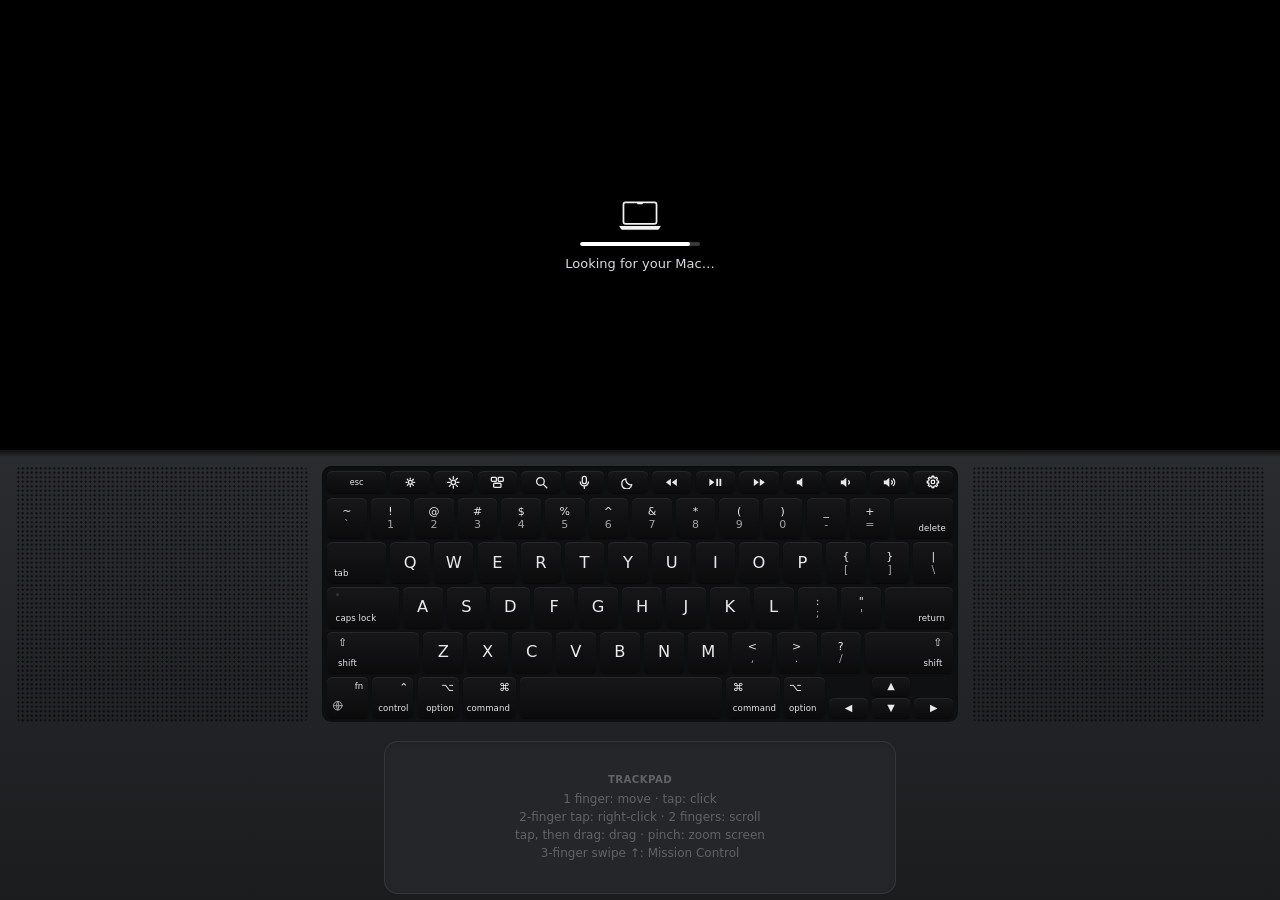
==== web/index.html @ ea932e3a "Fold detection: the cover screen is narrower, not taller The iPhone Duo's cover screen (466×678) is " ====
<!doctype html>
<html lang="en">
<head>
<meta charset="utf-8">
<meta name="viewport" content="width=device-width, initial-scale=1, maximum-scale=1, user-scalable=no, viewport-fit=cover">
<meta name="apple-mobile-web-app-capable" content="yes">
<meta name="mobile-web-app-capable" content="yes">
<meta name="apple-mobile-web-app-status-bar-style" content="black-translucent">
<meta name="apple-mobile-web-app-title" content="Duo Mac">
<meta name="theme-color" content="#000000">
<meta name="format-detection" content="telephone=no">
<link rel="manifest" href="manifest.webmanifest">
<link rel="apple-touch-icon" href="icon-180.png">
<link rel="icon" type="image/png" href="icon-180.png">
<title>Duo Mac</title>
<link rel="stylesheet" href="app.css">
</head>
<body>
<div id="app" class="theme-spaceblack">

  <section id="lid">
    <div id="bezel-notch"><i></i></div>
    <div id="screen-area">
      <div id="screen-wrap">
        <canvas id="screen" width="16" height="10"></canvas>
        <div id="notch"><i id="cam"></i></div>
      </div>
      <div id="banner" hidden></div>
      <div id="stats" hidden></div>
      <div id="overlay" class="off">
        <div class="boot">
          <svg class="logo" viewBox="0 0 64 44" aria-hidden="true">
            <rect x="9" y="3" width="46" height="30" rx="3" fill="none" stroke="currentColor" stroke-width="2.4"/>
            <rect x="28" y="3" width="8" height="2.6" rx="1" fill="currentColor"/>
            <path d="M3 36h58l-2.5 4.2a2 2 0 0 1-1.7 1H7.2a2 2 0 0 1-1.7-1z" fill="currentColor"/>
          </svg>
          <div class="bar"><i></i></div>
          <div class="msg">Tap to power on</div>
          <div class="sub"></div>
          <div class="match" hidden></div>
          <form class="field" hidden autocomplete="off">
            <input type="text" autocomplete="off" autocorrect="off" spellcheck="false" enterkeyhint="go" aria-label="Code">
            <button type="submit">OK</button>
          </form>
          <div class="acts"></div>
          <button class="retry" type="button" hidden>Try again</button>
        </div>
      </div>
      <button id="type-btn" type="button" hidden>⌨︎ Type</button>
      <button id="layout-btn" type="button" hidden aria-label="Show keyboard" style="display:none">
        <svg viewBox="0 0 24 24"><rect x="2.5" y="6" width="19" height="12" rx="2" fill="none" stroke="currentColor" stroke-width="1.6"/><path d="M6 10h1M9 10h1M12 10h1M15 10h1M18 10h1M7 14h10" stroke="currentColor" stroke-width="1.6" stroke-linecap="round"/></svg>
      </button>
    </div>
    <div id="chin"><span>Duo Mac</span></div>
  </section>

  <section id="deck">
    <div id="hinge"></div>
    <div class="speaker" id="speaker-l"></div>
    <div class="speaker" id="speaker-r"></div>
    <div id="keyboard"></div>
    <div id="padzone">
      <div id="trackpad">
        <div class="hint">
          <b>Trackpad</b>
          <span>1 finger: move · tap: click</span>
          <span>2-finger tap: right-click · 2 fingers: scroll</span>
          <span>tap, then drag: drag · pinch: zoom screen</span>
          <span>3-finger swipe ↑: Mission Control</span>
        </div>
      </div>
    </div>
    <div id="lip"></div>
    <div id="keypop"></div>
  </section>

  <div id="tools" hidden>
    <button id="tool-kb" type="button" aria-label="iPhone keyboard"><svg viewBox="0 0 24 24" aria-hidden="true"><rect x="2.5" y="6" width="19" height="12" rx="2" fill="none" stroke="currentColor" stroke-width="1.6"/><path d="M6 10h1M9 10h1M12 10h1M15 10h1M18 10h1M7 14h10" stroke="currentColor" stroke-width="1.6" stroke-linecap="round"/></svg></button>
    <button id="tool-set" type="button" aria-label="Settings"><svg viewBox="0 0 16 16" aria-hidden="true"><path fill="none" stroke="currentColor" stroke-width="1.3" stroke-linejoin="round" d="M12.95 6.79L14.62 7L14.62 9L12.95 9.21L12.36 10.65L13.39 11.98L11.98 13.39L10.65 12.36L9.21 12.95L9 14.62L7 14.62L6.79 12.95L5.35 12.36L4.02 13.39L2.61 11.98L3.64 10.65L3.05 9.21L1.38 9L1.38 7L3.05 6.79L3.64 5.35L2.61 4.02L4.02 2.61L5.35 3.64L6.79 3.05L7 1.38L9 1.38L9.21 3.05L10.65 3.64L11.98 2.61L13.39 4.02L12.36 5.35Z"/><circle cx="8" cy="8" r="2.1" fill="none" stroke="currentColor" stroke-width="1.3"/></svg></button>
  </div>
  <div id="sheet" hidden></div>
  <div id="closed" hidden>
    <div class="lid"><span class="mark" aria-hidden="true">&#xF8FF;</span></div>
    <p class="hint">Open your iPhone to use <b class="mac">your Mac</b></p>
    <button type="button" class="use-folded">Use it folded</button>
  </div>
  <div id="ios-bar" hidden>
    <span>Typing with the iPhone keyboard</span>
    <button type="button" id="ios-done">Done</button>
  </div>
  <input id="ios-input" type="text" autocomplete="off" autocorrect="off" autocapitalize="off" spellcheck="false" enterkeyhint="enter" aria-label="Type on the Mac">
</div>
<script type="module" src="js/main.js"></script>
</body>
</html>
---- web/app.css ----
:root {
  --sat: env(safe-area-inset-top, 0px);
  --sab: env(safe-area-inset-bottom, 0px);
  --sal: env(safe-area-inset-left, 0px);
  --sar: env(safe-area-inset-right, 0px);
  --lid-h: 50%;
  --u: 28px;
}

.theme-spaceblack {
  --deck-top: #2b2c2f;
  --deck-bot: #1b1c1e;
  --deck-edge: rgba(255, 255, 255, .06);
  --well: #0f1012;
  --key-top: #171719;
  --key-bot: #0b0b0c;
  --key-label: #e9e9ec;
  --key-sub: #a3a3a9;
  --pad: #252629;
  --pad-edge: rgba(255, 255, 255, .09);
  --pad-hint: rgba(255, 255, 255, .28);
  --dots: rgba(0, 0, 0, .65);
  --lip: rgba(0, 0, 0, .45);
}

.theme-silver {
  --deck-top: #e7e8ea;
  --deck-bot: #cdd0d3;
  --deck-edge: rgba(255, 255, 255, .6);
  --well: #bfc2c6;
  --key-top: #1a1a1c;
  --key-bot: #0d0d0e;
  --key-label: #f1f1f3;
  --key-sub: #b0b0b6;
  --pad: #d9dbde;
  --pad-edge: rgba(0, 0, 0, .12);
  --pad-hint: rgba(0, 0, 0, .3);
  --dots: rgba(0, 0, 0, .32);
  --lip: rgba(0, 0, 0, .18);
}

* { box-sizing: border-box; -webkit-tap-highlight-color: transparent; }

html, body {
  margin: 0;
  height: 100%;
  background: var(--page-bg, #1b1c1e); /* iOS fills its bottom edge with this: match the deck */
  overscroll-behavior: none;
}

html { touch-action: none; }

/* Home Screen app on iOS 26+ (WebKit bug 301108): with viewport-fit=cover and the
   black-translucent status bar, iOS makes the viewport shorter than the screen by the
   status bar's height (793 of 852 pt on a 15 Pro) and draws nothing below it, but only
   while the page is shorter than the screen. So make the page as tall as the screen;
   once iOS hands over the full viewport, 100% is that height and this changes nothing.
   The min() keeps an opaque status bar (top inset 0) from making the page scroll. */
@media (display-mode: standalone) {
  html { min-height: min(100lvh, calc(100% + env(safe-area-inset-top, 0px))); }
}

body {
  overflow: hidden;
  position: fixed;
  inset: 0;
  font-family: -apple-system, system-ui, "SF Pro Text", "Helvetica Neue", Helvetica, Arial, sans-serif;
  color: #fff;
  -webkit-user-select: none;
  user-select: none;
  -webkit-touch-callout: none;
  -webkit-text-size-adjust: 100%;
  touch-action: none;
}

button { font: inherit; color: inherit; }

#app {
  position: absolute;
  inset: 0;
  display: grid;
  grid-template-rows: var(--lid-h) 1fr;
  background: #000;
}

/* ───────────── Lid (the screen half) ───────────── */

#lid {
  position: relative;
  display: flex;
  flex-direction: column;
  min-height: 0;
  background: #000;
  padding: max(var(--sat), 7px) max(var(--sar), 7px) 0 max(var(--sal), 7px);
  overflow: hidden;
}

#screen-area {
  position: relative;
  flex: 1;
  min-height: 0;
  overflow: hidden;
}

#screen-wrap {
  position: absolute;
  inset: 0;
  transform-origin: 0 0;
}

#screen {
  position: absolute;
  display: block;
  background: #050506;
  border-radius: 5px 5px 2px 2px;
  image-rendering: auto;
}

#notch {
  position: absolute;
  display: none;
  background: #000;
  border-radius: 0 0 22% 22% / 0 0 38% 38%;
  pointer-events: none;
}
#notch.on { display: block; }

#cam {
  position: absolute;
  left: 50%;
  top: 50%;
  width: 5px;
  height: 5px;
  margin: -2.5px 0 0 -2.5px;
  border-radius: 50%;
  background: #1a1a24;
  box-shadow: inset 0 0 1px 1px rgba(80, 90, 160, .35);
}
#cam::after {
  content: "";
  position: absolute;
  left: 9px;
  top: 1px;
  width: 3px;
  height: 3px;
  border-radius: 50%;
  background: transparent;
  transition: background .3s, box-shadow .3s;
}
#app.live #cam::after { background: #3df26b; box-shadow: 0 0 4px #3df26b; }
#app.connecting #cam::after { background: #ffb340; box-shadow: 0 0 4px #ffb340; }

#chin {
  flex: 0 0 auto;
  height: clamp(4px, 4.5%, 22px);
  display: flex;
  align-items: center;
  justify-content: center;
}
#chin span {
  font-size: 10px;
  letter-spacing: .02em;
  color: #6e6e74;
  white-space: nowrap;
}
#chin.tiny span { display: none; }

/* Duo display: the Mac's desktop is shaped like this screen, so drop the bezel and chin. */
#app.nano #lid { padding: calc(var(--sat) + 30px) var(--sar) 0 var(--sal); }
#app.nano #chin { display: none; }
#app.nano #screen { border-radius: 0; }
#app.nano #notch { display: none; }

/* Duo display: the notch lives in the black strip above the screen, like a MacBook bezel. */
#bezel-notch {
  position: absolute;
  left: 50%;
  top: var(--sat);
  width: max(64px, 15%);
  height: 30px;
  transform: translateX(-50%);
  border-radius: 0 0 12px 12px;
  background: #000;
  box-shadow: 0 0 0 1px rgba(255, 255, 255, .05);
  display: none;
  z-index: 3;
}
#app.nano.show-notch #bezel-notch { display: block; }

/* iPhone Duo: the status bar strip is tall and empty except for its right corner, so the bezel and
   notch live inside it rather than adding a strip below it. */
#app.nano.tall-top #lid { padding-top: var(--sat); }
#app.tall-top #bezel-notch { top: calc(var(--sat) - 30px); }

/* iPhone Duo, Full screen: the Mac's screen runs under the status bar; iOS draws the clock and
   status ring over its top-right corner. */
#app.nano.full-top #lid { padding-top: 0; }
#app.nano.full-top #bezel-notch { display: none; }
#app.nano.full-top #banner { top: calc(var(--sat) + 6px); }
#bezel-notch i {
  position: absolute;
  left: 50%;
  top: 50%;
  width: 7px;
  height: 7px;
  margin: -3.5px 0 0 -3.5px;
  border-radius: 50%;
  background: #1a1a24;
  box-shadow: inset 0 0 1px 1px rgba(80, 90, 160, .35);
}
#bezel-notch i::after {
  content: "";
  position: absolute;
  left: 12px;
  top: 2px;
  width: 4px;
  height: 4px;
  border-radius: 50%;
  transition: background .3s, box-shadow .3s;
}
#app.live #bezel-notch i::after { background: #3df26b; box-shadow: 0 0 4px #3df26b; }
#app.connecting #bezel-notch i::after { background: #ffb340; box-shadow: 0 0 4px #ffb340; }

#overlay {
  position: absolute;
  inset: 0;
  display: flex;
  align-items: center;
  justify-content: center;
  background: #000;
  transition: opacity .6s ease;
  z-index: 5;
}
#overlay.hidden { opacity: 0; pointer-events: none; }
#overlay.dim { background: rgba(0, 0, 0, .72); }

.boot {
  display: flex;
  flex-direction: column;
  align-items: center;
  gap: 10px;
  max-width: 86%;
  text-align: center;
}
.boot .logo { width: 46px; height: 32px; color: #f2f2f4; }
.boot .bar {
  width: 120px;
  height: 4px;
  border-radius: 2px;
  background: rgba(255, 255, 255, .22);
  overflow: hidden;
  visibility: hidden;
}
.boot .bar i {
  display: block;
  height: 100%;
  width: 0;
  background: #fff;
  border-radius: 2px;
}
#overlay.booting .bar { visibility: visible; }
#overlay.booting .bar i { animation: bootbar 6s cubic-bezier(.2, .7, .3, 1) forwards; }
@keyframes bootbar { from { width: 0 } to { width: 92% } }
.boot .msg { font-size: 13px; color: #d9d9de; }
.boot .sub { font-size: 11px; color: #8e8e95; line-height: 1.4; }
#overlay.off .logo { opacity: .5; animation: pulse 2.4s ease-in-out infinite; }
@keyframes pulse { 50% { opacity: 1; } }
/* Pairing and unlocking */
#overlay.auth .logo { opacity: .9; }
.boot .match {
  font: 600 26px/1 ui-monospace, Menlo, monospace;
  letter-spacing: .18em;
  color: #fff;
  padding: 6px 4px 2px;
}
.boot .match[hidden], .boot .field[hidden] { display: none; }
.boot .field { display: flex; gap: 8px; margin-top: 4px; }
.boot .field input {
  width: 9.5em;
  padding: 8px 10px;
  border-radius: 9px;
  border: 1px solid rgba(255, 255, 255, .22);
  background: rgba(255, 255, 255, .08);
  color: #fff;
  font: 500 17px/1.2 ui-monospace, Menlo, monospace; /* 16px+ so iOS doesn't zoom in */
  letter-spacing: .12em;
  text-align: center;
  -webkit-user-select: text;
  user-select: text;
}
.boot .field input.secret { -webkit-text-security: disc; letter-spacing: .3em; }
.boot .field input::placeholder { color: rgba(255, 255, 255, .35); letter-spacing: .04em; }
.boot .field button, .boot .acts .act {
  border: 0;
  border-radius: 9px;
  padding: 8px 14px;
  background: rgba(255, 255, 255, .14);
  font-size: 13px;
  font-weight: 600;
}
.boot .field button, .boot .acts .act.primary { background: #0a84ff; }
.boot .acts { display: flex; flex-wrap: wrap; justify-content: center; gap: 8px; margin-top: 2px; }
.boot .acts:empty { display: none; }

.boot .retry {
  margin-top: 4px;
  padding: 6px 14px;
  border-radius: 8px;
  border: 0;
  background: rgba(255, 255, 255, .14);
  font-size: 12px;
}

#banner {
  position: absolute;
  left: 50%;
  top: 8%;
  transform: translateX(-50%);
  max-width: 88%;
  padding: 7px 12px;
  border-radius: 10px;
  background: rgba(30, 30, 34, .92);
  border: 1px solid rgba(255, 255, 255, .12);
  box-shadow: 0 6px 20px rgba(0, 0, 0, .5);
  font-size: 11.5px;
  line-height: 1.35;
  color: #f4f4f6;
  z-index: 4;
  pointer-events: none;
}
#banner.error { border-color: rgba(255, 90, 80, .6); }

#stats {
  position: absolute;
  left: 4px;
  bottom: 4px;
  padding: 3px 6px;
  border-radius: 5px;
  background: rgba(0, 0, 0, .6);
  font: 10px/1.3 ui-monospace, Menlo, monospace;
  color: #b8f5c8;
  z-index: 4;
  pointer-events: none;
  white-space: pre;
}

#layout-btn {
  position: absolute;
  right: 6px;
  bottom: 6px;
  width: 38px;
  height: 30px;
  border-radius: 9px;
  border: 1px solid rgba(255, 255, 255, .18);
  background: rgba(20, 20, 24, .78);
  z-index: 6;
  padding: 4px;
}
#layout-btn svg { width: 100%; height: 100%; }
#type-btn {
  position: absolute;
  left: 50%;
  bottom: max(var(--sab), 14px);
  transform: translateX(-50%);
  padding: 9px 18px;
  border: 0;
  border-radius: 999px;
  background: #0a84ff;
  font-size: 15px;
  font-weight: 600;
  box-shadow: 0 6px 20px rgba(0, 0, 0, .45);
  z-index: 7;
}
#type-btn[hidden] { display: none; }

/* Trackpad layout: no keyboard, the trackpad fills the bottom half. */
#app.pad-only #keyboard, #app.pad-only #keypop { display: none; }

/* Keyboard and Settings buttons when there's no keyboard: top right of the trackpad half, or the
   bottom right of the screen in Screen only. */
#tools {
  position: absolute;
  right: max(var(--sar), 10px);
  top: calc(var(--lid-h) + 10px);
  display: flex;
  gap: 8px;
  z-index: 8;
}
#app.screen-only #tools { top: auto; bottom: max(var(--sab), 10px); }
#tools[hidden] { display: none; }
#tools button {
  display: grid;
  place-items: center;
  width: 38px;
  height: 34px;
  padding: 7px;
  border: 1px solid rgba(255, 255, 255, .16);
  border-radius: 10px;
  background: rgba(24, 24, 28, .78);
  color: #e6e6ea;
}
#tools svg { width: 100%; height: 100%; }

/* ───────────── Deck (keyboard + trackpad half) ───────────── */

#deck {
  position: relative;
  min-height: 0;
  overflow: hidden;
  background: linear-gradient(180deg, var(--deck-top), var(--deck-bot));
  box-shadow: inset 0 1px 0 var(--deck-edge);
}

#hinge {
  position: absolute;
  left: 0;
  right: 0;
  top: 0;
  height: 7px;
  background: linear-gradient(180deg, rgba(0, 0, 0, .7), rgba(0, 0, 0, 0));
  pointer-events: none;
}

.speaker {
  position: absolute;
  display: none;
  border-radius: 6px;
  background-image: radial-gradient(circle, var(--dots) 0.9px, transparent 1.3px);
  background-size: 4.5px 4.5px;
  pointer-events: none;
}
.speaker.on { display: block; }

#keyboard {
  position: absolute;
  display: flex;
  flex-direction: column;
  gap: calc(var(--u) * .1);
  padding: calc(var(--u) * .12);
  background: var(--well);
  border-radius: calc(var(--u) * .24);
  box-shadow: inset 0 1px 3px rgba(0, 0, 0, .45);
}

.row {
  display: flex;
  gap: calc(var(--u) * .1);
  height: var(--u);
  flex: 0 0 auto;
}
.row.fnrow { height: calc(var(--u) * .56); }

/* Invisible switches under the finger: on iOS, tapping one plays a haptic tick (see haptics.js). */
.hap {
  position: absolute;
  inset: 0;
  width: 100%;
  height: 100%;
  margin: 0;
  padding: 0;
  border: 0;
  opacity: 0;
  z-index: 2;
  display: none;
}
#app.haptics .hap { display: block; }
.key .lab { display: contents; }

.key {
  position: relative;
  flex: var(--w, 1) 1 0;
  min-width: 0;
  height: 100%;
  display: flex;
  align-items: center;
  justify-content: center;
  border-radius: calc(var(--u) * .13);
  background: linear-gradient(180deg, var(--key-top), var(--key-bot));
  box-shadow: inset 0 1px 0 rgba(255, 255, 255, .07), 0 1px 1.5px rgba(0, 0, 0, .55);
  color: var(--key-label);
  font-size: calc(var(--u) * .38);
  line-height: 1;
  overflow: hidden;
  transition: transform .05s, background .05s;
}
.key.pressed {
  transform: translateY(1px) scale(.965);
  background: #000;
  box-shadow: inset 0 0 calc(var(--u) * .3) rgba(255, 255, 255, .22);
}
.key.pressed, .key.pressed * { color: #fff; text-shadow: 0 0 6px rgba(255, 255, 255, .85); }
.key.latched { box-shadow: inset 0 0 0 1.5px rgba(255, 255, 255, .7), 0 1px 1.5px rgba(0, 0, 0, .55); }
.key.locked { box-shadow: inset 0 0 0 1.5px rgba(120, 255, 150, .9), 0 1px 1.5px rgba(0, 0, 0, .55); }

.key .c { font-size: calc(var(--u) * .4); }
.key .dual { display: flex; flex-direction: column; align-items: center; gap: calc(var(--u) * .04); font-size: calc(var(--u) * .27); }
.key .dual span:last-child { color: var(--key-sub); }
.key.layer .c { font-size: calc(var(--u) * .44); }

.key.word { font-size: max(6px, calc(var(--u) * .21)); }
.key.word .w {
  position: absolute;
  bottom: 13%;
  white-space: nowrap;
  letter-spacing: .01em;
}
.key.word .s {
  position: absolute;
  top: 12%;
  font-size: max(7px, calc(var(--u) * .27));
}
.key.word.l .w, .key.word.l .s { left: 12%; }
.key.word.r .w, .key.word.r .s { right: 12%; }
.key.word.c .w, .key.word.c .s { left: 50%; transform: translateX(-50%); }
.key.word.r .s { right: 12%; }
.key.word.l .s.right { left: auto; right: 12%; }

.key.fn svg { width: calc(var(--u) * .36); height: calc(var(--u) * .36); }
.key.fn .fl { font-size: max(6px, calc(var(--u) * .2)); }
.key.fn.flabel svg { display: none; }
.key.fn:not(.flabel) .fl { display: none; }
.key.esc { font-size: max(6px, calc(var(--u) * .2)); }
.key.power svg { width: calc(var(--u) * .34); height: calc(var(--u) * .34); color: var(--key-sub); }
.key.power.attn svg { color: #fff; animation: pulse 1.6s ease-in-out infinite; }

.key.caps .led {
  position: absolute;
  left: 12%;
  top: 14%;
  width: calc(var(--u) * .09);
  height: calc(var(--u) * .09);
  border-radius: 50%;
  background: rgba(255, 255, 255, .12);
}
.key.caps.on .led { background: #4dff7a; box-shadow: 0 0 4px #4dff7a; }

.key.globe .g { position: absolute; left: 12%; bottom: 14%; width: calc(var(--u) * .28); height: calc(var(--u) * .28); color: var(--key-sub); }
.key.globe .fnl { position: absolute; right: 12%; top: 12%; font-size: max(6px, calc(var(--u) * .21)); }

/* ISO return: an upside-down L made of two pieces that overlap the row gap */
.key.iso-top, .key.iso-bot { background: var(--key-bot); }
.key.iso-top { border-bottom-right-radius: 0; box-shadow: inset 0 1px 0 rgba(255, 255, 255, .07); }
.key.iso-bot {
  border-top-left-radius: 0;
  border-top-right-radius: 0;
  margin-top: calc(var(--u) * -.14);
  height: calc(100% + var(--u) * .14);
  box-shadow: 0 1px 1.5px rgba(0, 0, 0, .55);
}

.arrows {
  flex: var(--w, 3) 1 0;
  display: flex;
  gap: calc(var(--u) * .1);
  min-width: 0;
  height: 100%;
  align-items: flex-end;
}
.arrows .mid {
  flex: 1 1 0;
  display: flex;
  flex-direction: column;
  gap: calc(var(--u) * .06);
  height: 100%;
}
.arrows .mid .key { height: auto; flex: 1 1 0; }
.arrows > .key { flex: 1 1 0; height: 48%; }
.key.arrow { font-size: calc(var(--u) * .24); }

#padzone {
  position: absolute;
  touch-action: none;
}

#trackpad {
  position: absolute;
  border-radius: calc(var(--u) * .34);
  background: var(--pad);
  box-shadow: inset 0 0 0 1px var(--pad-edge), inset 0 1px 6px rgba(0, 0, 0, .18);
  transition: box-shadow .15s;
  overflow: hidden;
}
#trackpad.touching { box-shadow: inset 0 0 0 1px var(--pad-edge), inset 0 0 18px rgba(255, 255, 255, .08); }
#trackpad.dragging { box-shadow: inset 0 0 0 2px rgba(90, 170, 255, .7), inset 0 0 18px rgba(90, 170, 255, .15); }

#trackpad .hint {
  position: absolute;
  inset: 0;
  display: flex;
  flex-direction: column;
  align-items: center;
  justify-content: center;
  gap: 3px;
  padding: 8px;
  color: var(--pad-hint);
  font-size: clamp(8px, calc(var(--u) * .34), 12px);
  text-align: center;
  line-height: 1.25;
  transition: opacity .8s;
  pointer-events: none;
}
#trackpad .hint b { font-weight: 600; letter-spacing: .04em; text-transform: uppercase; font-size: .85em; margin-bottom: 2px; }
#trackpad .hint.gone { opacity: 0; }

#lip {
  display: none;
  position: absolute;
  left: 50%;
  bottom: 0;
  width: 13%;
  height: 4px;
  transform: translateX(-50%);
  border-radius: 4px 4px 0 0;
  background: var(--lip);
  pointer-events: none;
}

#keypop {
  position: absolute;
  display: none;
  min-width: calc(var(--u) * 1.15);
  height: calc(var(--u) * 1.35);
  padding: 0 calc(var(--u) * .25);
  align-items: center;
  justify-content: center;
  border-radius: calc(var(--u) * .22);
  background: #3a3a3f;
  border: 1px solid rgba(255, 255, 255, .12);
  box-shadow: 0 8px 22px rgba(0, 0, 0, .55);
  color: #fff;
  font-size: calc(var(--u) * .78);
  transform: translate(-50%, -100%);
  pointer-events: none;
  z-index: 10;
  white-space: nowrap;
}
#keypop.on { display: flex; }

/* Screen-only layout */
#app.screen-only { grid-template-rows: 1fr 0; }
#app.screen-only #deck { display: none; }
/* With the Duo display, screen-only is truly full screen: edge to edge, under the status bar (iOS
   draws the clock over a corner), and the Mac's display is reshaped to match. */
#app.screen-only.nano #lid { padding: 0; }
#app.screen-only.nano #bezel-notch, #app.screen-only #chin { display: none; }

/* ───────────── Settings sheet ───────────── */

/* A full-screen iPhone page over the whole app (screen and keyboard), so it's clearly not part of
   the Mac's screen: close it with the × at the top right. */
#sheet {
  position: absolute;
  inset: 0;
  z-index: 20;
  background: #1c1c1e;
  touch-action: pan-y;
  -webkit-user-select: none;
  animation: sheet-in .28s cubic-bezier(.2, .8, .2, 1);
}
#sheet[hidden] { display: none; }
@keyframes sheet-in { from { transform: translateY(6%); opacity: 0; } }

.panel {
  /* Content stays a comfortable width, centred, on the wide Duo. */
  --side: max(var(--sal), 4px, calc((100% - 620px) / 2));
  height: 100%;
  padding: 0 var(--side) max(var(--sab), 24px);
  overflow-y: auto;
  -webkit-overflow-scrolling: touch;
  overscroll-behavior: contain;
  touch-action: pan-y;
  font-size: 14px;
}

.panel header {
  position: sticky;
  top: 0;
  display: flex;
  align-items: center;
  margin: 0 calc(-1 * var(--side));
  padding: calc(max(var(--sat), 12px) + 6px) calc(var(--side) + 12px) 10px;
  background: rgba(28, 28, 30, .92);
  -webkit-backdrop-filter: blur(16px);
  backdrop-filter: blur(16px);
  z-index: 1;
}
.panel header h2 { flex: 1; margin: 0; font-size: 26px; font-weight: 700; letter-spacing: -.01em; color: #f2f2f6; }
.panel header .x {
  display: grid;
  place-items: center;
  width: 34px;
  height: 34px;
  border: 0;
  border-radius: 50%;
  background: rgba(255, 255, 255, .14);
  color: #e8e8ec;
}
.panel header .x svg { width: 15px; height: 15px; }

.about {
  display: flex;
  gap: 14px;
  align-items: center;
  padding: 14px;
}
.about img { width: 64px; height: 64px; border-radius: 14px; }
.about .t { font-size: 17px; font-weight: 700; }
.about .d { color: #a8a8b0; font-size: 11.5px; line-height: 1.45; margin-top: 2px; }

.group { margin: 4px 12px 12px; }
.group > h3 { margin: 12px 4px 6px; font-size: 11px; font-weight: 600; color: #8f8f97; text-transform: uppercase; letter-spacing: .05em; }
.group .box { border-radius: 10px; background: rgba(255, 255, 255, .05); border: 1px solid rgba(255, 255, 255, .06); }
.item {
  display: flex;
  align-items: center;
  gap: 10px;
  min-height: 40px;
  padding: 6px 12px;
  border-top: 1px solid rgba(255, 255, 255, .06);
}
.item:first-child { border-top: 0; }
.item label, .item .l { flex: 1; color: #ececf0; }
.item small { display: block; color: #8f8f97; font-size: 11px; margin-top: 1px; }
.item small.warn { color: #ff9f0a; }
.item input[type=range] { width: 46%; accent-color: #0a84ff; }
.item input[type=checkbox] { accent-color: #30d158; }
.item input[type=checkbox]:not([switch]) { width: 22px; height: 22px; }
.item .val { width: 34px; text-align: right; color: #9a9aa2; font-variant-numeric: tabular-nums; font-size: 12px; }

.seg { display: flex; padding: 2px; border-radius: 8px; background: rgba(255, 255, 255, .08); }
.seg button {
  border: 0;
  background: transparent;
  padding: 5px 10px;
  border-radius: 6px;
  font-size: 12px;
  color: #d4d4da;
}
.seg button.on { background: #636366; color: #fff; }

/* Picture cards in the settings */
.item.cards-item { flex-direction: column; align-items: stretch; gap: 8px; padding-top: 10px; padding-bottom: 10px; }
.cards { display: grid; grid-auto-flow: column; grid-auto-columns: 1fr; gap: 8px; }
.card {
  display: flex;
  flex-direction: column;
  align-items: center;
  gap: 5px;
  padding: 7px 5px 6px;
  border: 0;
  border-radius: 10px;
  background: rgba(255, 255, 255, .05);
  box-shadow: inset 0 0 0 1.5px rgba(255, 255, 255, .06);
  font-size: 11.5px;
  color: #c9c9cf;
  transition: box-shadow .15s, background .15s;
}
.card.on { background: rgba(10, 132, 255, .14); box-shadow: inset 0 0 0 2px #0a84ff; color: #fff; }
.card .art { display: flex; align-items: center; justify-content: center; width: 100%; height: 46px; }
.card svg { width: 100%; max-width: 92px; height: 46px; overflow: hidden; }
.card .frame { fill: #0b0b0d; stroke: rgba(255, 255, 255, .22); stroke-width: 1; }
.card .dt { fill: #5d4bd6; }
.card .mb { fill: rgba(255, 255, 255, .55); }
.card .ln { fill: rgba(255, 255, 255, .5); }
.card .win { fill: #2c2c30; stroke: rgba(255, 255, 255, .2); }
.card .clock { fill: #fff; font: 600 7px -apple-system, system-ui, sans-serif; }
.card .ring { fill: none; stroke: #fff; stroke-width: 1.3; }
.card .tip { fill: rgba(255, 255, 255, .85); stroke: rgba(0, 0, 0, .4); }
.card .black .deck { fill: #2b2c2f; } .card .black .k { fill: #0e0e10; } .card .black .pad { fill: #3a3b3f; }
.card .silver .deck { fill: #d9dbde; } .card .silver .k { fill: #1a1a1c; } .card .silver .pad { fill: #c4c6ca; }
.card .q { display: flex; align-items: center; gap: 6px; }
.card .qe { font-size: 24px; line-height: 1; }
.card .qs { font: 700 20px -apple-system, system-ui, sans-serif; color: #fff; }
/* Scroll direction: the finger swipes up; the page follows it (natural) or goes the other way. */
.card .finger, .card .sc { animation: 2.4s ease-in-out infinite; }
.card .finger.up, .card .sc.up { animation-name: swipe-up; }
.card .sc.down { animation-name: swipe-down; }
@keyframes swipe-up { 0%, 15% { transform: translateY(6px); } 60%, 100% { transform: translateY(-14px); } }
@keyframes swipe-down { 0%, 15% { transform: translateY(-6px); } 60%, 100% { transform: translateY(14px); } }

/* Screen / keyboard split: a Duo picture at each end of the slider */
.item.split-item { flex-direction: column; align-items: stretch; gap: 6px; }
.split { display: flex; align-items: center; gap: 8px; }
.split input[type=range] { flex: 1; width: auto; }

/* Unfolded-Duo pictures (split slider, layout cards) */
.duo-art .frame { fill: #0b0b0d; stroke: rgba(255, 255, 255, .3); stroke-width: 1; }
.duo-art .dt { fill: #5d4bd6; }
.duo-art .mb { fill: rgba(255, 255, 255, .5); }
.duo-art .win { fill: rgba(255, 255, 255, .28); stroke: rgba(255, 255, 255, .45); stroke-width: .5; }
.duo-art .dock { fill: rgba(255, 255, 255, .45); }
.duo-art .fold { stroke: rgba(255, 255, 255, .25); stroke-width: .6; stroke-dasharray: 1.5 1; }
.duo-art .k { fill: #2a2a2e; }
.duo-art .pad { fill: #232326; stroke: rgba(255, 255, 255, .12); stroke-width: .5; }
.card .duo-art { width: auto; height: 64px; }
.card .art:has(.duo-art) { height: 64px; }
.item .ico { display: grid; place-items: center; flex: none; width: 30px; height: 30px; border-radius: 8px; color: #fff; }
.item .ico svg { width: 19px; height: 19px; }
.mic-ico { background: linear-gradient(#ffb340, #ff9500); }
.split { align-items: center; gap: 10px; }
.split figure { margin: 0; display: flex; flex-direction: column; align-items: center; gap: 3px; flex: none; }
.split figcaption { font-size: 10px; color: #8f8f97; }
.split .duo-art { width: 56px; height: 90px; }
.split-mid { flex: 1; display: flex; flex-direction: column; align-items: center; gap: 4px; }
.split-mid input[type=range] { width: 100%; }
.split-mid .val { width: auto; }

/* Stats: quietly at the bottom of the trackpad (on the screen only in Screen-only layout) */
#trackpad #stats {
  left: 0;
  right: 0;
  bottom: 8px;
  padding: 0;
  background: none;
  text-align: center;
  color: var(--pad-hint);
  font: 10px/1.5 ui-monospace, Menlo, monospace;
  opacity: .8;
}
#stats b { font-weight: 600; color: inherit; }
#stats .dim { opacity: .65; }

/* ───── Gesture demos ───── */
.gestures { display: grid; grid-template-columns: repeat(3, 1fr); gap: 8px; }
.gesture {
  display: flex; flex-direction: column; align-items: center; gap: 2px;
  padding: 8px 4px 9px; border-radius: 10px;
  background: rgba(255, 255, 255, .05); border: 1px solid rgba(255, 255, 255, .06);
  text-align: center;
}
.gesture b { font-size: 11.5px; font-weight: 600; color: #ececf0; margin-top: 3px; }
.gesture small { font-size: 10.5px; color: #8f8f97; }
.gart svg { width: 100%; max-width: 104px; height: 60px; overflow: visible; }
.gpad { fill: #232326; stroke: rgba(255, 255, 255, .14); }
.gscreen { fill: #5d4bd6; stroke: rgba(255, 255, 255, .2); }
.gmb { fill: rgba(255, 255, 255, .45); }
.gwin { fill: rgba(255, 255, 255, .75); }
.fg .tip { fill: rgba(255, 255, 255, .92); stroke: rgba(0, 0, 0, .35); stroke-width: .6; }
.fg .ripple { fill: none; stroke: #0a84ff; stroke-width: 1.5; opacity: 0; }
.fg, .fg .tip, .fg .ripple, .gesture g, .gwin { transform-box: fill-box; transform-origin: center; }
.gesture .fg, .gesture .ripple, .gesture .tip, .gesture [class*="g-"], .gesture .kc rect, .gesture .kc text { animation-duration: 2.6s; animation-iteration-count: infinite; animation-timing-function: ease-in-out; }
.g-move { animation-name: g-move; }
@keyframes g-move { 0%, 8% { transform: translate(-18px, 7px); } 50% { transform: translate(2px, -7px); } 92%, 100% { transform: translate(18px, 5px); } }
.g-tap .tip { animation-name: g-press; } .g-tap .ripple { animation-name: g-ripple; }
@keyframes g-press { 0%, 35% { transform: scale(1); } 42% { transform: scale(.72); } 52%, 100% { transform: scale(1); } }
@keyframes g-ripple { 0%, 40% { transform: scale(.5); opacity: 0; } 44% { opacity: .9; } 75%, 100% { transform: scale(1.7); opacity: 0; } }
.g-dbl .tip { animation-name: g-press2; } .g-dbl .ripple { animation-name: g-ripple2; }
@keyframes g-press2 { 0%, 30% { transform: scale(1); } 35% { transform: scale(.72); } 40% { transform: scale(1); } 45% { transform: scale(.72); } 50%, 100% { transform: scale(1); } }
@keyframes g-ripple2 { 0%, 33% { transform: scale(.5); opacity: 0; } 36% { opacity: .9; } 46% { transform: scale(1.2); opacity: .2; } 48% { transform: scale(.5); opacity: .9; } 72%, 100% { transform: scale(1.8); opacity: 0; } }
.g-drag { animation-name: g-drag; } .g-drag .tip { animation-name: g-press; } .g-drag .ripple { animation-name: g-ripple; }
.g-dragwin { animation-name: g-dragwin; }
@keyframes g-drag { 0%, 50% { transform: translate(0, 0); } 85%, 100% { transform: translate(24px, 0); } }
@keyframes g-dragwin { 0%, 50% { transform: translate(0, 0); } 85%, 100% { transform: translate(24px, 0); } }
.g-scroll { animation-name: g-scroll; }
@keyframes g-scroll { 0%, 10% { transform: translateY(9px); } 60%, 100% { transform: translateY(-9px); } }
.g-pinch-l { animation-name: g-pinch-l; } .g-pinch-r { animation-name: g-pinch-r; }
@keyframes g-pinch-l { 0%, 15% { transform: translate(0, 0); } 65%, 100% { transform: translate(-12px, 8px); } }
@keyframes g-pinch-r { 0%, 15% { transform: translate(0, 0); } 65%, 100% { transform: translate(12px, -8px); } }
.g-up { animation-name: g-up; }
@keyframes g-up { 0%, 10% { transform: translateY(9px); } 60%, 100% { transform: translateY(-9px); } }
.g-side { animation-name: g-side; }
@keyframes g-side { 0%, 10% { transform: translateX(-14px); } 60%, 100% { transform: translateX(14px); } }
/* keycaps */
.kc rect { fill: #161618; stroke: rgba(255, 255, 255, .16); }
.kc text { fill: #e9e9ec; font: 600 11px -apple-system, system-ui, sans-serif; text-anchor: middle; }
.k-hold rect { animation-name: k-hold; }
@keyframes k-hold { 0%, 15% { fill: #161618; } 20%, 85% { fill: #0a84ff; } 90%, 100% { fill: #161618; } }
.k-tap2 rect { animation-name: k-tap2; }
@keyframes k-tap2 { 0%, 45% { fill: #161618; } 50%, 60% { fill: #0a84ff; } 65%, 100% { fill: #161618; } }
.k-sticky rect { animation-name: k-sticky; }
@keyframes k-sticky { 0%, 10% { fill: #161618; stroke: rgba(255, 255, 255, .16); } 14%, 20% { fill: #0a84ff; } 24%, 55% { fill: #161618; stroke: #0a84ff; } 60%, 100% { fill: #161618; stroke: rgba(255, 255, 255, .16); } }
.k-tap3 rect { animation-name: k-tap3; }
@keyframes k-tap3 { 0%, 48% { fill: #161618; } 52%, 58% { fill: #0a84ff; } 62%, 100% { fill: #161618; } }
.k-lock rect { animation-name: k-lock; }
@keyframes k-lock { 0%, 10% { fill: #161618; } 13%, 17% { fill: #0a84ff; } 20%, 23% { fill: #161618; } 26%, 85% { fill: #0a84ff; } 90%, 100% { fill: #161618; } }
.fkey .f-a { animation-name: f-a; } .fkey .f-b { animation-name: f-b; }
@keyframes f-a { 0%, 18% { opacity: 1; } 22%, 85% { opacity: 0; } 90%, 100% { opacity: 1; } }
@keyframes f-b { 0%, 18% { opacity: 0; } 22%, 85% { opacity: 1; } 90%, 100% { opacity: 0; } }
.k-long rect { animation-name: k-long; }
@keyframes k-long { 0%, 10% { fill: #161618; } 15%, 45% { fill: #0a84ff; } 50%, 100% { fill: #161618; } }
.g-ios { animation-name: g-ios; }
.g-ios rect { fill: #3a3a3e; } .g-ios text { font-size: 12px; text-anchor: middle; }
@keyframes g-ios { 0%, 42% { opacity: 0; transform: translateY(6px); } 50%, 90% { opacity: 1; transform: translateY(0); } 100% { opacity: 0; } }
.k-tap1 rect { animation-name: k-tap1; }
@keyframes k-tap1 { 0%, 40% { fill: #161618; } 45%, 55% { fill: #0a84ff; } 60%, 100% { fill: #161618; } }

/* "Settings are here": a reminder on the ⚙︎ key shortly after the app opens */
.key.power.spot { animation: spot 1.1s ease-in-out 2; box-shadow: 0 0 0 2px #0a84ff, 0 0 18px rgba(10, 132, 255, .7); }
.key.power.spot svg { color: #fff; }
@keyframes spot { 0%, 100% { box-shadow: 0 0 0 2px #0a84ff, 0 0 18px rgba(10, 132, 255, .7); } 50% { box-shadow: 0 0 0 3px #0a84ff, 0 0 28px rgba(10, 132, 255, .9); } }
#settings-tip {
  position: absolute;
  z-index: 15;
  padding: 6px 10px;
  border-radius: 9px;
  background: #0a84ff;
  color: #fff;
  font-size: 12px;
  font-weight: 600;
  white-space: nowrap;
  pointer-events: none;
  box-shadow: 0 6px 18px rgba(0, 0, 0, .45);
  opacity: 0;
  transform: translateY(6px);
  transition: opacity .3s, transform .3s;
}
#settings-tip.on { opacity: 1; transform: none; }
#settings-tip::after {
  content: ""; position: absolute; right: var(--arrow-right, 14px); bottom: -5px;
  width: 10px; height: 10px; background: #0a84ff; transform: rotate(45deg); border-radius: 2px;
}

.btn {
  border: 0;
  border-radius: 8px;
  padding: 7px 12px;
  background: rgba(255, 255, 255, .12);
  font-size: 12.5px;
}
.btn.blue { background: #0a84ff; }

.help { padding: 10px 12px; color: #b9b9c0; font-size: 12px; line-height: 1.55; }
.help b { color: #ececf0; font-weight: 600; }

.mono { font-family: ui-monospace, Menlo, monospace; font-size: 11px; color: #9a9aa2; word-break: break-all; }

/* ───────────── iPhone keyboard typing mode ───────────── */

#ios-input {
  position: fixed;
  left: 0;
  top: 0;
  width: 1px;
  height: 1px;
  opacity: 0;
  font-size: 16px; /* prevents iOS zooming in on focus */
  border: 0;
  padding: 0;
  pointer-events: none;
}

#ios-bar {
  position: absolute;
  left: 50%;
  top: max(var(--sat), 8px);
  transform: translateX(-50%);
  z-index: 25;
  display: flex;
  align-items: center;
  gap: 10px;
  padding: 6px 6px 6px 12px;
  border-radius: 12px;
  background: rgba(40, 40, 46, .95);
  border: 1px solid rgba(255, 255, 255, .14);
  font-size: 12px;
}
#ios-bar[hidden] { display: none; }
#ios-bar button { border: 0; border-radius: 8px; padding: 5px 12px; background: #0a84ff; font-weight: 600; font-size: 12px; }

/* ───── Add to Home Screen guide (install.js) ───── */
#install {
  position: fixed;
  inset: 0;
  z-index: 100;
  display: flex;
  align-items: center;
  justify-content: center;
  padding: max(16px, env(safe-area-inset-top)) 16px max(16px, env(safe-area-inset-bottom));
  background: #000;
  color: #f2f2f7;
  font-size: 14px;
}
.ig-wrap { display: flex; flex-direction: column; align-items: center; gap: 18px; width: 100%; max-width: 640px; }
.ig-head { display: flex; flex-direction: column; gap: 5px; text-align: center; }
.ig-head b { font-size: 19px; font-weight: 600; }
.ig-head span { font-size: 13px; color: #8e8e93; }
.ig { display: flex; align-items: center; justify-content: center; gap: 22px; width: 100%; }
.ig-acts { display: flex; flex-wrap: wrap; justify-content: center; gap: 8px; }
.ig-acts .act { border: 0; border-radius: 10px; padding: 9px 16px; background: rgba(255, 255, 255, .14); font-size: 14px; font-weight: 600; }
.ig-acts .act.primary { background: #0a84ff; }
.ig-alt { display: flex; flex-direction: column; align-items: center; gap: 3px; max-width: 320px; margin-top: 4px; text-align: center; }
.ig-alt .here { border: 0; padding: 4px 8px; background: none; color: #8e8e93; font-size: 12px; text-decoration: underline; text-underline-offset: 2px; }
.ig-alt span { font-size: 11px; line-height: 1.35; color: #c9a227; opacity: .75; }

.ig-steps { list-style: none; margin: 0; padding: 0; display: flex; flex-direction: column; gap: 3px; min-width: 0; max-width: 290px; }
.ig-steps button {
  display: flex;
  align-items: center;
  gap: 10px;
  width: 100%;
  padding: 7px 10px;
  border: 0;
  border-radius: 10px;
  background: transparent;
  color: #8e8e93;
  line-height: 1.25;
  text-align: left;
  transition: background .3s, color .3s;
}
.ig-steps button > b {
  flex: none;
  display: grid;
  place-items: center;
  width: 22px;
  height: 22px;
  border-radius: 50%;
  background: rgba(255, 255, 255, .12);
  color: #d1d1d6;
  font-size: 12px;
  transition: background .3s;
}
.ig-steps span b { font-weight: 600; }
.ig-steps button.on { background: rgba(10, 132, 255, .16); color: #fff; }
.ig-steps button.on > b { background: #0a84ff; color: #fff; }
.gl { display: inline-flex; width: 1.3em; height: 1.3em; padding: .12em; border-radius: .35em; vertical-align: -.3em; background: rgba(255, 255, 255, .16); }
.gl svg { width: 100%; height: 100%; }
@media (max-width: 420px) { .ig { gap: 14px; } .ig-steps button { font-size: 13px; padding: 6px 8px; gap: 8px; } }

/* The miniature iPhone: everything in em, so one font-size scales it. */
.ig-phone {
  position: relative;
  flex: none;
  width: 15em;
  height: 31em;
  font-size: clamp(6px, min(calc((100dvh - 230px) / 32), calc((100vw - 232px) / 15.5)), 14px);
  border-radius: 2.3em;
  overflow: hidden;
  background: #000;
  box-shadow: 0 0 0 .35em #2c2c2e, 0 0 0 .45em #4a4a4e, 0 1em 3em rgba(0, 0, 0, .7);
}
.ig-scene { position: absolute; inset: 0; opacity: 0; transition: opacity .35s; }
.ig-scene.on { opacity: 1; }
.ig-phone i { display: block; }
.ig-phone svg { display: block; width: 100%; height: 100%; }
.sc { position: absolute; inset: 0; display: flex; flex-direction: column; padding-top: 2.2em; background: #2c2c2e; }
.sc::before { content: '9:41'; position: absolute; top: .75em; left: 1.7em; font-size: .8em; font-weight: 600; }
.pg { position: relative; flex: 1; display: flex; flex-direction: column; background: #000; transition: filter .35s; }
.dimmed .pg { filter: brightness(.4); }
.pg-mac { flex: 1; }
.pg-kb {
  height: 26%;
  margin: 0 .5em;
  border-radius: .5em;
  background-color: #2c2c2e;
  background-image: repeating-linear-gradient(#141416 0 .22em, transparent .22em 1.45em), repeating-linear-gradient(90deg, #141416 0 .2em, transparent .2em 1.05em);
}
.pg-tp { height: 12%; margin: .6em 2.6em .9em; border-radius: .5em; border: .08em solid #3a3a3c; background: #1f1f21; }
.ic { display: inline-flex; flex: none; width: 1.6em; height: 1.6em; }
.dim { color: #8e8e93; }
.pill { flex: 1; display: flex; align-items: center; justify-content: space-between; gap: .3em; height: 2.6em; padding: 0 .5em 0 .8em; border-radius: 1.3em; background: #48484a; font-size: .8em; color: #e5e5ea; }
.circ { display: grid; place-items: center; flex: none; width: 2.6em; height: 2.6em; border-radius: 50%; background: rgba(72, 72, 76, .95); color: #d1d1d6; }
.circ svg { width: 1.3em; height: 1.3em; }
.cbar { display: flex; align-items: center; gap: .4em; padding: .3em .6em .5em; }
.ctool { display: flex; justify-content: space-around; align-items: center; height: 2.8em; }
.ctool i { width: 1.2em; height: 1.2em; border-radius: .35em; background: #636366; }
.sbar { position: absolute; left: .6em; right: .6em; bottom: .9em; display: flex; align-items: center; gap: .4em; }
.sbar .pill { background: rgba(72, 72, 76, .97); padding-left: .5em; }
.menu { position: absolute; left: 2em; right: 2em; bottom: 2.6em; padding: .45em .35em; border-radius: 1.4em; background: rgba(62, 62, 66, .98); box-shadow: 0 .5em 2em rgba(0, 0, 0, .6); }
.menu p, .list p { display: flex; align-items: center; gap: .5em; margin: 0; padding: .55em .75em; border-radius: .7em; font-size: .8em; color: #e5e5ea; }
.menu p svg, .list p svg { width: 1.3em; height: 1.3em; }
.menu hr { height: .06em; margin: .3em .6em; border: 0; background: rgba(255, 255, 255, .15); }
.sheet { position: absolute; left: .3em; right: .3em; bottom: .3em; top: 34%; display: flex; flex-direction: column; gap: .8em; padding: 1em .9em; border-radius: 2em 2em 1.9em 1.9em; background: #2c2c2e; }
.sheet.tall { top: 7%; }
.sh-head { display: flex; align-items: center; gap: .6em; }
.sh-head img { width: 2.6em; height: 2.6em; border-radius: .6em; }
.sh-head b { display: block; font-size: .85em; }
.sh-head small { font-size: .65em; color: #8e8e93; }
.sh-row { display: flex; justify-content: space-between; padding: 0 .2em; }
.sh-row i { width: 2.5em; height: 2.5em; border-radius: 50%; background: #48484a; }
.sh-row.apps i { border-radius: .7em; }
.sh-acts { display: flex; justify-content: space-between; }
.sh-acts span { display: flex; flex-direction: column; align-items: center; gap: .4em; width: 5.4em; font-size: .6em; color: #d1d1d6; text-align: center; }
.sh-acts i { display: grid; place-items: center; width: 4.4em; height: 4.4em; border-radius: 50%; background: #48484a; }
.sh-acts i svg { width: 50%; height: 50%; }
.list { border-radius: 1em; background: #3a3a3c; }
.list p { border-radius: 0; }
.list p + p { border-top: .06em solid rgba(255, 255, 255, .08); }
.dlg-top { display: flex; align-items: center; justify-content: space-between; }
.dlg-top b { font-size: .72em; white-space: nowrap; }
.dlg-top .circ { width: 2.2em; height: 2.2em; }
.add { padding: .45em .95em; border-radius: 1em; background: #0a84ff; font-size: .8em; font-weight: 600; }
.dlg-row { display: flex; align-items: center; gap: .6em; padding: .6em .7em; border-radius: .8em; background: #3a3a3c; font-size: .78em; color: #e5e5ea; }
.dlg-row > div, .dlg-row > span { flex: 1; }
.dlg-row img { width: 3em; height: 3em; border-radius: .7em; }
.dlg-row small { display: block; font-size: .8em; color: #8e8e93; }
.ig-phone .sw { flex: none; position: relative; width: 2.6em; height: 1.5em; border-radius: 1em; background: #30d158; }
.sw::after { content: ''; position: absolute; top: .15em; right: .15em; width: 1.2em; height: 1.2em; border-radius: 50%; background: #fff; }
.ig-phone .kb {
  margin-top: auto;
  height: 34%;
  border-radius: 1em;
  background-color: #3a3a3c;
  background-image: repeating-linear-gradient(#2c2c2e 0 .4em, transparent .4em 2.6em), repeating-linear-gradient(90deg, #2c2c2e 0 .3em, transparent .3em 1.45em);
}
.home { padding: 3.2em 1.3em 0; background: linear-gradient(160deg, #36477a, #12141d); }
.home .grid { display: grid; grid-template-columns: repeat(4, minmax(0, 1fr)); gap: 1.4em 1.1em; }
.home .grid i, .home .app img { width: 100%; aspect-ratio: 1; border-radius: .8em; background: rgba(255, 255, 255, .2); }
.home .app { display: flex; flex-direction: column; align-items: center; gap: .3em; }
.home .app .hl { display: block; width: 100%; border-radius: .8em; }
.home .app img { display: block; }
.home .app small { font-size: .55em; white-space: nowrap; }
.home .dock { position: absolute; left: .6em; right: .6em; bottom: .6em; display: flex; justify-content: space-around; align-items: center; height: 4.2em; border-radius: 1.6em; background: rgba(255, 255, 255, .16); }
.home .dock i { width: 2.8em; height: 2.8em; border-radius: .7em; background: rgba(255, 255, 255, .28); }

/* What to tap: a ring that pulses out, and a fingertip pressing. */
.ig-phone .hl { position: relative; color: #fff; }
.ig-phone .hl::after {
  content: '';
  position: absolute;
  inset: -.45em;
  border: .2em solid #0a84ff;
  border-radius: 999px;
  animation: igring 1.3s ease-out infinite;
  pointer-events: none;
}
.ig-phone .hl::before {
  content: '';
  position: absolute;
  left: 50%;
  top: 50%;
  z-index: 1;
  width: 2em;
  height: 2em;
  margin: -1em;
  border-radius: 50%;
  background: rgba(255, 255, 255, .5);
  animation: igfinger 1.3s ease-out infinite;
  pointer-events: none;
}
.ig-phone p.hl { background: rgba(10, 132, 255, .3); }
.ig-phone p.hl::after { inset: -.1em; border-radius: .8em; }
.ig-phone .add.hl::after { border-radius: 1.4em; }
.ig-phone .home .hl::after { border-radius: 1.1em; }
@keyframes igring { 0% { transform: scale(.75); opacity: 0; } 25% { opacity: 1; } 100% { transform: scale(1.15); opacity: 0; } }
@keyframes igfinger { 0% { transform: scale(1.5); opacity: 0; } 20% { transform: scale(1); opacity: .9; } 45% { transform: scale(.82); opacity: .9; } 70%, 100% { transform: scale(.82); opacity: 0; } }

/* ───── Folded iPhone Duo: a closed lid ───── */
#closed {
  position: fixed; inset: 0; z-index: 60; display: flex; flex-direction: column; align-items: center; justify-content: center;
  gap: 28px; background: #000; color: #8e8e93; font: 15px/1.35 -apple-system, system-ui, sans-serif; text-align: center;
  padding: env(safe-area-inset-top) 24px env(safe-area-inset-bottom);
  animation: lid-in .45s cubic-bezier(.2, .8, .2, 1);
}
#closed[hidden] { display: none; }
/* The lid seen from above, hinge at the bottom (a MacBook's 1.45:1, stood up for a tall screen). */
#closed .lid {
  position: relative; width: min(62vw, 300px); aspect-ratio: 1 / 1.45; border-radius: 6% / 4.2%;
  background: linear-gradient(160deg, #3d3f43, #2a2b2e 55%, #232427);
  box-shadow: inset 0 1px 0 rgba(255, 255, 255, .12), inset 0 0 0 1px rgba(255, 255, 255, .05), 0 30px 60px -20px rgba(0, 0, 0, .9);
  display: grid; place-items: center;
}
#closed .lid::after { /* the hinge */
  content: ''; position: absolute; left: 7%; right: 7%; bottom: -3px; height: 5px; border-radius: 0 0 4px 4px;
  background: linear-gradient(#161618, #0c0c0d);
}
/* The logo: Apple's own font has it (U+F8FF), so it's drawn by the iPhone, not shipped here. */
#closed .mark {
  font: 400 calc(min(62vw, 300px) * .2)/1 -apple-system, system-ui, sans-serif; margin-top: -4%;
  color: transparent; background: linear-gradient(150deg, #8e9095, #4a4c50 60%, #6a6c70); -webkit-background-clip: text; background-clip: text;
  filter: drop-shadow(0 1px 0 rgba(255, 255, 255, .06));
}
#app.theme-silver ~ #closed .lid, #closed.silver .lid { background: linear-gradient(160deg, #e3e5e8, #c9cbcf 55%, #b9bbbf); }
#closed.silver .mark { background-image: linear-gradient(150deg, #f4f5f7, #a9abaf 60%, #d6d8db); filter: drop-shadow(0 1px 0 rgba(0, 0, 0, .08)); }
#closed .hint { margin: 0; max-width: 260px; }
#closed .hint b { color: #d1d1d6; font-weight: 600; }
#closed .use-folded {
  appearance: none; border: 0; background: none; color: #636366; font: inherit; font-size: 13px; padding: 8px 12px; text-decoration: underline;
}
@keyframes lid-in { from { opacity: 0; transform: scale(.96); } }
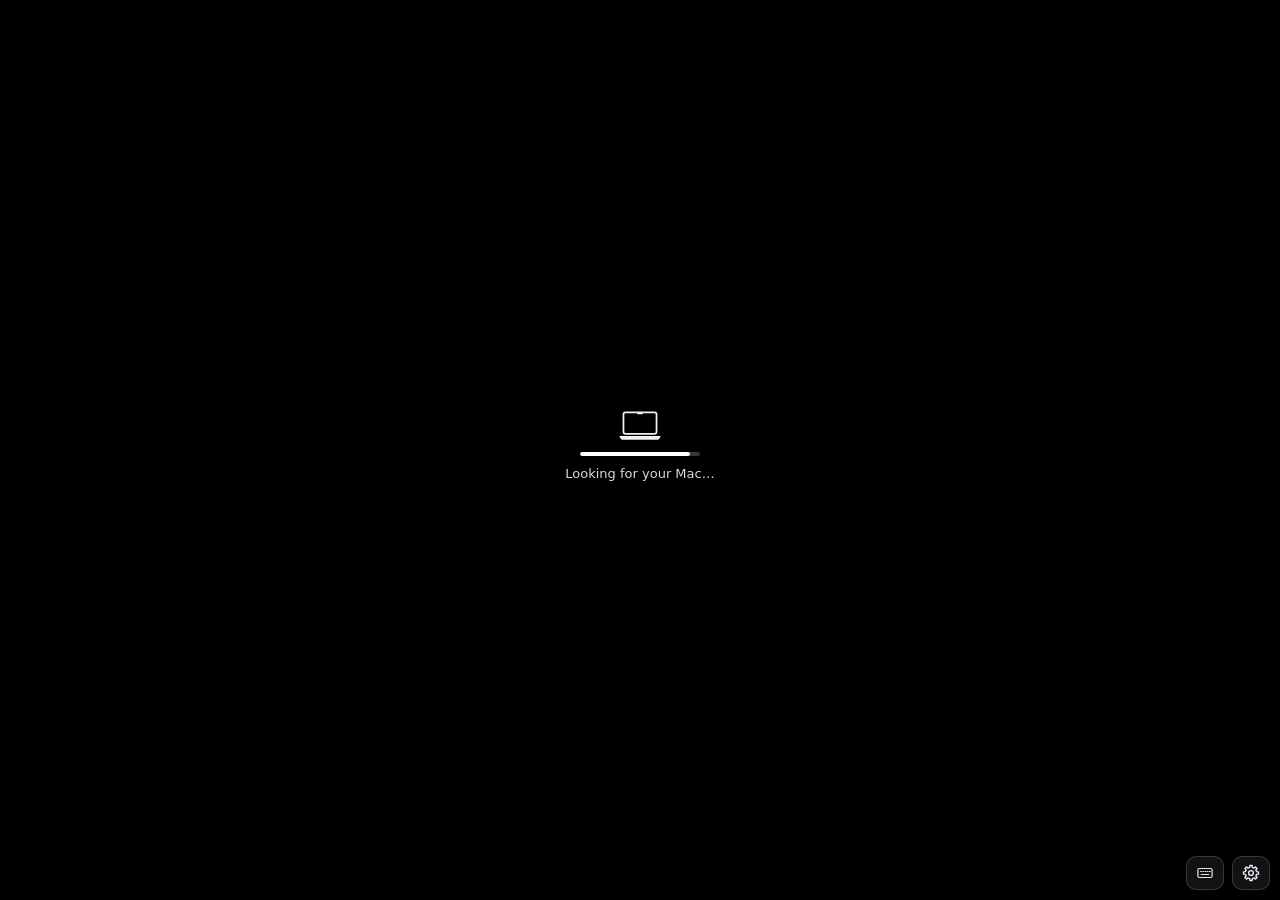
==== commit 5b871437: "Pointer drawn on the phone; delay-based frame window; first move sent at once The video no longer in" ====
--- a/web/index.html
+++ b/web/index.html
@@ -23,6 +23,7 @@
     <div id="screen-area">
       <div id="screen-wrap">
         <canvas id="screen" width="16" height="10"></canvas>
+        <div id="mac-cursor" hidden></div>
         <div id="notch"><i id="cam"></i></div>
       </div>
       <div id="banner" hidden></div>
@@ -79,11 +80,7 @@
     <button id="tool-set" type="button" aria-label="Settings"><svg viewBox="0 0 16 16" aria-hidden="true"><path fill="none" stroke="currentColor" stroke-width="1.3" stroke-linejoin="round" d="M12.95 6.79L14.62 7L14.62 9L12.95 9.21L12.36 10.65L13.39 11.98L11.98 13.39L10.65 12.36L9.21 12.95L9 14.62L7 14.62L6.79 12.95L5.35 12.36L4.02 13.39L2.61 11.98L3.64 10.65L3.05 9.21L1.38 9L1.38 7L3.05 6.79L3.64 5.35L2.61 4.02L4.02 2.61L5.35 3.64L6.79 3.05L7 1.38L9 1.38L9.21 3.05L10.65 3.64L11.98 2.61L13.39 4.02L12.36 5.35Z"/><circle cx="8" cy="8" r="2.1" fill="none" stroke="currentColor" stroke-width="1.3"/></svg></button>
   </div>
   <div id="sheet" hidden></div>
-  <div id="closed" hidden>
-    <div class="lid"><span class="mark" aria-hidden="true">&#xF8FF;</span></div>
-    <p class="hint">Open your iPhone to use <b class="mac">your Mac</b></p>
-    <button type="button" class="use-folded">Use it folded</button>
-  </div>
+  <div id="closed" hidden aria-label="Lid closed. Open your iPhone to use your Mac."><div class="surface"><span class="mark" aria-hidden="true">&#xF8FF;</span></div></div>
   <div id="ios-bar" hidden>
     <span>Typing with the iPhone keyboard</span>
     <button type="button" id="ios-done">Done</button>
--- a/web/app.css
+++ b/web/app.css
@@ -115,6 +115,9 @@
   border-radius: 5px 5px 2px 2px;
   image-rendering: auto;
 }
+/* The Mac's pointer, drawn here (js/cursor.js) above the picture. */
+#mac-cursor { position: absolute; left: 0; top: 0; z-index: 2; pointer-events: none; background: no-repeat center / 100% 100%; will-change: transform; }
+#mac-cursor[hidden] { display: none; }
 
 #notch {
   position: absolute;
@@ -766,6 +769,13 @@
 .card .clock { fill: #fff; font: 600 7px -apple-system, system-ui, sans-serif; }
 .card .ring { fill: none; stroke: #fff; stroke-width: 1.3; }
 .card .tip { fill: rgba(255, 255, 255, .85); stroke: rgba(0, 0, 0, .4); }
+.card .tring { fill: none; stroke: rgba(255, 255, 255, .55); stroke-width: 1.2; }
+.card .notch { fill: #000; }
+.card .lidc { fill: #5b5d62; }
+.card .hinge { fill: rgba(0, 0, 0, .35); }
+.card .apple { fill: #a3a5aa; font: 14px -apple-system, system-ui, sans-serif; text-anchor: middle; dominant-baseline: central; }
+.card .ptr { fill: #fff; stroke: #000; stroke-width: .6; stroke-linejoin: round; }
+.card .trail { stroke: rgba(255, 255, 255, .45); stroke-width: 2; stroke-linecap: round; stroke-dasharray: 2 3; fill: none; }
 .card .black .deck { fill: #2b2c2f; } .card .black .k { fill: #0e0e10; } .card .black .pad { fill: #3a3b3f; }
 .card .silver .deck { fill: #d9dbde; } .card .silver .k { fill: #1a1a1c; } .card .silver .pad { fill: #c4c6ca; }
 .card .q { display: flex; align-items: center; gap: 6px; }
@@ -1135,35 +1145,36 @@
 @keyframes igfinger { 0% { transform: scale(1.5); opacity: 0; } 20% { transform: scale(1); opacity: .9; } 45% { transform: scale(.82); opacity: .9; } 70%, 100% { transform: scale(.82); opacity: 0; } }
 
 /* ───── Folded iPhone Duo: a closed lid ───── */
-#closed {
-  position: fixed; inset: 0; z-index: 60; display: flex; flex-direction: column; align-items: center; justify-content: center;
-  gap: 28px; background: #000; color: #8e8e93; font: 15px/1.35 -apple-system, system-ui, sans-serif; text-align: center;
-  padding: env(safe-area-inset-top) 24px env(safe-area-inset-bottom);
-  animation: lid-in .45s cubic-bezier(.2, .8, .2, 1);
-}
+/* The whole screen is the lid, edge to edge: brushed aluminium and the logo, nothing else. The
+   surface is fixed to the phone, not to the screen: when iOS rotates the page, --turn rotates it
+   back (main.js), so the logo's top always points to the side the phone opens from, and the hinge
+   shadow stays on the fold. */
+#closed { position: fixed; inset: 0; z-index: 60; overflow: hidden; background: #242528; animation: lid-in .45s cubic-bezier(.2, .8, .2, 1); }
 #closed[hidden] { display: none; }
-/* The lid seen from above, hinge at the bottom (a MacBook's 1.45:1, stood up for a tall screen). */
-#closed .lid {
-  position: relative; width: min(62vw, 300px); aspect-ratio: 1 / 1.45; border-radius: 6% / 4.2%;
-  background: linear-gradient(160deg, #3d3f43, #2a2b2e 55%, #232427);
-  box-shadow: inset 0 1px 0 rgba(255, 255, 255, .12), inset 0 0 0 1px rgba(255, 255, 255, .05), 0 30px 60px -20px rgba(0, 0, 0, .9);
+#closed .surface {
+  position: absolute; left: 50%; top: 50%; width: var(--lid-w, 100vw); height: var(--lid-h2, 100vh);
+  transform: translate(-50%, -50%) rotate(var(--turn, 0deg));
   display: grid; place-items: center;
-}
-#closed .lid::after { /* the hinge */
-  content: ''; position: absolute; left: 7%; right: 7%; bottom: -3px; height: 5px; border-radius: 0 0 4px 4px;
-  background: linear-gradient(#161618, #0c0c0d);
-}
-/* The logo: Apple's own font has it (U+F8FF), so it's drawn by the iPhone, not shipped here. */
+  background:
+    radial-gradient(120% 80% at 30% 20%, rgba(255, 255, 255, .07), transparent 60%),
+    repeating-linear-gradient(90deg, rgba(255, 255, 255, .012) 0 1px, transparent 1px 3px),
+    linear-gradient(160deg, #3b3d41, #2c2d30 55%, #242528);
+  box-shadow: inset 0 0 0 1px rgba(255, 255, 255, .05), inset 6px 0 14px -6px rgba(0, 0, 0, .55);
+}
+/* Apple's own font has the logo (U+F8FF), so the iPhone draws it; nothing of Apple's is shipped here.
+   Upright with the phone held in portrait: top to the right, away from the fold on the left. */
 #closed .mark {
-  font: 400 calc(min(62vw, 300px) * .2)/1 -apple-system, system-ui, sans-serif; margin-top: -4%;
+  font: 400 calc(min(100vw, 100vh) * .2)/1 -apple-system, system-ui, sans-serif;
+  transform: rotate(90deg);
   color: transparent; background: linear-gradient(150deg, #8e9095, #4a4c50 60%, #6a6c70); -webkit-background-clip: text; background-clip: text;
   filter: drop-shadow(0 1px 0 rgba(255, 255, 255, .06));
 }
-#app.theme-silver ~ #closed .lid, #closed.silver .lid { background: linear-gradient(160deg, #e3e5e8, #c9cbcf 55%, #b9bbbf); }
+#closed.silver { background: #b9bbbf; }
+#closed.silver .surface {
+  background:
+    radial-gradient(120% 80% at 30% 20%, rgba(255, 255, 255, .5), transparent 60%),
+    repeating-linear-gradient(90deg, rgba(0, 0, 0, .015) 0 1px, transparent 1px 3px),
+    linear-gradient(160deg, #e3e5e8, #c9cbcf 55%, #b9bbbf);
+}
 #closed.silver .mark { background-image: linear-gradient(150deg, #f4f5f7, #a9abaf 60%, #d6d8db); filter: drop-shadow(0 1px 0 rgba(0, 0, 0, .08)); }
-#closed .hint { margin: 0; max-width: 260px; }
-#closed .hint b { color: #d1d1d6; font-weight: 600; }
-#closed .use-folded {
-  appearance: none; border: 0; background: none; color: #636366; font: inherit; font-size: 13px; padding: 8px 12px; text-decoration: underline;
-}
 @keyframes lid-in { from { opacity: 0; transform: scale(.96); } }
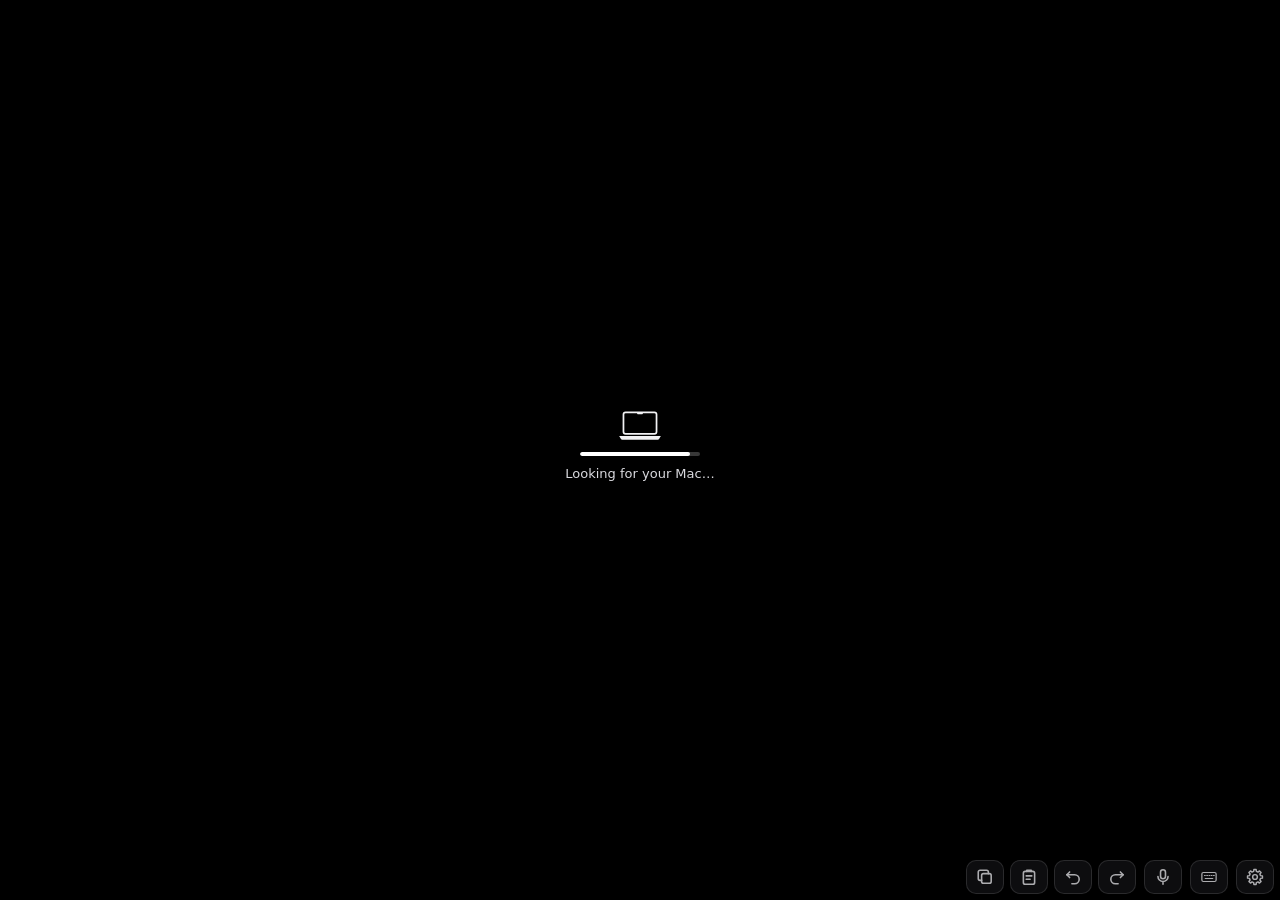
==== commit 32db1556: "Native iPhone app, built-in Tailscale, 120 fps, clipboard and more iPhone app (ios/, installed and k" ====
--- a/web/index.html
+++ b/web/index.html
@@ -46,6 +46,7 @@
           <div class="acts"></div>
           <button class="retry" type="button" hidden>Try again</button>
         </div>
+        <div id="pairview"></div>
       </div>
       <button id="type-btn" type="button" hidden>⌨︎ Type</button>
       <button id="layout-btn" type="button" hidden aria-label="Show keyboard" style="display:none">
@@ -66,19 +67,24 @@
           <b>Trackpad</b>
           <span>1 finger: move · tap: click</span>
           <span>2-finger tap: right-click · 2 fingers: scroll</span>
-          <span>tap, then drag: drag · pinch: zoom screen</span>
+          <span>hold, then slide: drag · pinch: zoom</span>
           <span>3-finger swipe ↑: Mission Control</span>
         </div>
       </div>
     </div>
+    <div class="padside" id="padside-l" hidden></div>
+    <div class="padside" id="padside-r" hidden></div>
     <div id="lip"></div>
     <div id="keypop"></div>
   </section>
 
   <div id="tools" hidden>
+    <div id="tool-keys"></div>
+    <button id="tool-mic" type="button" aria-label="Dictate"><svg viewBox="0 0 16 16" fill="none" stroke="currentColor" stroke-width="1.4" stroke-linecap="round" aria-hidden="true"><rect x="5.8" y="1.5" width="4.4" height="8" rx="2.2"/><path d="M3.5 7.5a4.5 4.5 0 0 0 9 0M8 12v2.5"/></svg></button>
     <button id="tool-kb" type="button" aria-label="iPhone keyboard"><svg viewBox="0 0 24 24" aria-hidden="true"><rect x="2.5" y="6" width="19" height="12" rx="2" fill="none" stroke="currentColor" stroke-width="1.6"/><path d="M6 10h1M9 10h1M12 10h1M15 10h1M18 10h1M7 14h10" stroke="currentColor" stroke-width="1.6" stroke-linecap="round"/></svg></button>
     <button id="tool-set" type="button" aria-label="Settings"><svg viewBox="0 0 16 16" aria-hidden="true"><path fill="none" stroke="currentColor" stroke-width="1.3" stroke-linejoin="round" d="M12.95 6.79L14.62 7L14.62 9L12.95 9.21L12.36 10.65L13.39 11.98L11.98 13.39L10.65 12.36L9.21 12.95L9 14.62L7 14.62L6.79 12.95L5.35 12.36L4.02 13.39L2.61 11.98L3.64 10.65L3.05 9.21L1.38 9L1.38 7L3.05 6.79L3.64 5.35L2.61 4.02L4.02 2.61L5.35 3.64L6.79 3.05L7 1.38L9 1.38L9.21 3.05L10.65 3.64L11.98 2.61L13.39 4.02L12.36 5.35Z"/><circle cx="8" cy="8" r="2.1" fill="none" stroke="currentColor" stroke-width="1.3"/></svg></button>
   </div>
+  <div id="dictation" hidden></div>
   <div id="sheet" hidden></div>
   <div id="closed" hidden aria-label="Lid closed. Open your iPhone to use your Mac."><div class="surface"><span class="mark" aria-hidden="true">&#xF8FF;</span></div></div>
   <div id="ios-bar" hidden>
--- a/web/app.css
+++ b/web/app.css
@@ -55,9 +55,15 @@
    status bar's height (793 of 852 pt on a 15 Pro) and draws nothing below it, but only
    while the page is shorter than the screen. So make the page as tall as the screen;
    once iOS hands over the full viewport, 100% is that height and this changes nothing.
-   The min() keeps an opaque status bar (top inset 0) from making the page scroll. */
+   The min() keeps an opaque status bar (top inset 0) from making the page scroll.
+   Sideways no status bar sits on top, so the large viewport is the screen's height. Since
+   iOS 27.2 an iPhone Duo held sideways shows its status bar as a strip down one side, kept out
+   of the page, yet still takes its height off (587 of 669 pt). */
 @media (display-mode: standalone) {
   html { min-height: min(100lvh, calc(100% + env(safe-area-inset-top, 0px))); }
+}
+@media (display-mode: standalone) and (orientation: landscape) {
+  html { min-height: 100lvh; }
 }
 
 body {
@@ -115,6 +121,10 @@
   border-radius: 5px 5px 2px 2px;
   image-rendering: auto;
 }
+/* The iPhone app shows the video itself, behind the page (NativeVideo.swift): see-through here. */
+html.native-video, html.native-video body, html.native-video #app, html.native-video #lid,
+html.native-video #screen-area { background: transparent; }
+html.native-video #screen { visibility: hidden; }
 /* The Mac's pointer, drawn here (js/cursor.js) above the picture. */
 #mac-cursor { position: absolute; left: 0; top: 0; z-index: 2; pointer-events: none; background: no-repeat center / 100% 100%; will-change: transform; }
 #mac-cursor[hidden] { display: none; }
@@ -391,6 +401,10 @@
 }
 #app.screen-only #tools { top: auto; bottom: max(var(--sab), 10px); }
 #tools[hidden] { display: none; }
+#tools { transition: opacity .2s; }
+#app.screen-only #tools { opacity: .75; }
+/* The Mac's pointer is near them: out of the way, so what's under them can be seen and clicked. */
+#app #tools.shy { opacity: 0; pointer-events: none; }
 #tools button {
   display: grid;
   place-items: center;
@@ -403,6 +417,65 @@
   color: #e6e6ea;
 }
 #tools svg { width: 100%; height: 100%; }
+#tools #tool-mic.on { background: rgba(220, 50, 50, .85); border-color: rgba(255, 120, 120, .6); }
+/* The Mac app's keys (appkeys.js), only on the full screen. */
+#tool-keys { display: flex; gap: 6px; }
+#app:not(.screen-only) #tool-keys { display: none; }
+/* In the bottom-right corner: a row when sideways, a column when upright (folded). */
+#app.screen-only #tools { bottom: max(calc(var(--sab) - 8px), 6px); right: max(var(--sar), 6px); }
+#tools.col { flex-direction: column; align-items: flex-end; }
+#tools.col #tool-keys { flex-direction: column; }
+
+/* Beside the trackpad: copy, paste, undo / dictate, return. */
+.padside {
+  position: absolute;
+  display: flex;
+  flex-direction: column;
+  z-index: 4;
+}
+.padside[hidden] { display: none; }
+.padside button {
+  width: var(--b);
+  height: var(--b);
+  padding: 0;
+  display: flex;
+  flex-direction: column;
+  align-items: center;
+  justify-content: center;
+  gap: 3px;
+  border: 0;
+  border-radius: calc(var(--b) * .26);
+  background: linear-gradient(180deg, var(--key-top), var(--key-bot));
+  box-shadow: inset 0 1px 0 rgba(255, 255, 255, .07), 0 1px 1.5px rgba(0, 0, 0, .55);
+  color: var(--key-label);
+  touch-action: none;
+  transition: transform .05s, background .05s;
+}
+.padside button svg { width: calc(var(--b) * .38); height: calc(var(--b) * .38); }
+.padside button span { font: 500 max(8px, calc(var(--b) * .16))/1 -apple-system, system-ui, sans-serif; color: var(--key-sub); }
+.padside button.pressed { transform: scale(.94); background: #000; }
+.padside button.on { background: rgba(220, 50, 50, .85); color: #fff; }
+.padside button.on span { color: #fff; }
+
+/* What dictation has heard so far. */
+#dictation {
+  position: absolute;
+  left: 50%;
+  top: calc(var(--lid-h) - 56px);
+  transform: translateX(-50%);
+  max-width: min(90%, 520px);
+  padding: 10px 14px;
+  border-radius: 14px;
+  background: rgba(20, 20, 24, .9);
+  border: 1px solid rgba(255, 255, 255, .14);
+  color: #fff;
+  font: 15px/1.35 -apple-system, system-ui, sans-serif;
+  z-index: 20;
+  pointer-events: none;
+}
+#app.screen-only #dictation { top: auto; bottom: 64px; }
+#dictation.hint { color: rgba(255, 255, 255, .6); }
+#dictation[hidden] { display: none; }
 
 /* ───────────── Deck (keyboard + trackpad half) ───────────── */
 
@@ -523,6 +596,10 @@
 .key.fn.flabel svg { display: none; }
 .key.fn:not(.flabel) .fl { display: none; }
 .key.esc { font-size: max(6px, calc(var(--u) * .2)); }
+/* The app in front's keys (appkeys.js), in the top row instead of F1–F12 (fn brings those back). */
+.fnrow.apps .key.fn, .fnrow:not(.apps) .key.appk, .key.appk.off { display: none; }
+.key.appk { font-size: max(7px, calc(var(--u) * .22)); letter-spacing: .01em; }
+.key.appk .al { white-space: nowrap; overflow: hidden; text-overflow: ellipsis; padding: 0 4%; }
 .key.power svg { width: calc(var(--u) * .34); height: calc(var(--u) * .34); color: var(--key-sub); }
 .key.power.attn svg { color: #fff; animation: pulse 1.6s ease-in-out infinite; }
 
@@ -585,6 +662,15 @@
 }
 #trackpad.touching { box-shadow: inset 0 0 0 1px var(--pad-edge), inset 0 0 18px rgba(255, 255, 255, .08); }
 #trackpad.dragging { box-shadow: inset 0 0 0 2px rgba(90, 170, 255, .7), inset 0 0 18px rgba(90, 170, 255, .15); }
+/* The screen as a trackpad, holding something: the same blue edge, over the picture. */
+#screen-area.dragging::after {
+  content: "";
+  position: absolute;
+  inset: 0;
+  z-index: 4;
+  box-shadow: inset 0 0 0 2px rgba(90, 170, 255, .7), inset 0 0 18px rgba(90, 170, 255, .15);
+  pointer-events: none;
+}
 
 #trackpad .hint {
   position: absolute;
@@ -725,6 +811,12 @@
 .item label, .item .l { flex: 1; color: #ececf0; }
 .item small { display: block; color: #8f8f97; font-size: 11px; margin-top: 1px; }
 .item small.warn { color: #ff9f0a; }
+/* A status in place of a button: a coloured dot and a word (Direct, In use, Not in use). */
+.item .state { display: inline-flex; align-items: center; gap: 6px; white-space: nowrap; font-size: 12.5px; color: #8f8f97; }
+.item .state::before { content: ''; width: 7px; height: 7px; border-radius: 50%; background: currentColor; }
+.item .state.on { color: #30d158; }
+.item .state.via { color: #0a84ff; }
+.item .state.slow { color: #ff9f0a; }
 .item input[type=range] { width: 46%; accent-color: #0a84ff; }
 .item input[type=checkbox] { accent-color: #30d158; }
 .item input[type=checkbox]:not([switch]) { width: 22px; height: 22px; }
@@ -778,6 +870,7 @@
 .card .trail { stroke: rgba(255, 255, 255, .45); stroke-width: 2; stroke-linecap: round; stroke-dasharray: 2 3; fill: none; }
 .card .black .deck { fill: #2b2c2f; } .card .black .k { fill: #0e0e10; } .card .black .pad { fill: #3a3b3f; }
 .card .silver .deck { fill: #d9dbde; } .card .silver .k { fill: #1a1a1c; } .card .silver .pad { fill: #c4c6ca; }
+.card .black .dot { fill: rgba(0, 0, 0, .7); } .card .silver .dot { fill: rgba(0, 0, 0, .35); }
 .card .q { display: flex; align-items: center; gap: 6px; }
 .card .qe { font-size: 24px; line-height: 1; }
 .card .qs { font: 700 20px -apple-system, system-ui, sans-serif; color: #fff; }
@@ -966,6 +1059,17 @@
 }
 #ios-bar[hidden] { display: none; }
 #ios-bar button { border: 0; border-radius: 8px; padding: 5px 12px; background: #0a84ff; font-weight: 600; font-size: 12px; }
+/* The screen shrank above the iPhone keyboard: a little card beside it instead, off the picture. */
+#ios-bar.side {
+  transform: none;
+  flex-direction: column;
+  align-items: stretch;
+  gap: 8px;
+  padding: 10px;
+  text-align: center;
+  line-height: 1.3;
+}
+#ios-bar.side button { padding: 7px 12px; }
 
 /* ───── Add to Home Screen guide (install.js) ───── */
 #install {
@@ -1178,3 +1282,177 @@
 }
 #closed.silver .mark { background-image: linear-gradient(150deg, #f4f5f7, #a9abaf 60%, #d6d8db); filter: drop-shadow(0 1px 0 rgba(0, 0, 0, .08)); }
 @keyframes lid-in { from { opacity: 0; transform: scale(.96); } }
+
+/* ───── Touch ID marker (main.js): a glowing bar at the edge where the side button is ───── */
+#touchid { position: fixed; inset: 0; z-index: 300; pointer-events: none; }
+#touchid[hidden] { display: none; }
+#touchid .tid {
+  position: absolute;
+  display: flex;
+  align-items: center;
+  gap: 6px;
+  padding: 0;
+  border: 0;
+  background: none;
+  color: #fff;
+  font: 600 13px -apple-system, system-ui, sans-serif;
+  pointer-events: none;
+}
+#touchid .tid i {
+  display: block;
+  border-radius: 4px;
+  background: #fff;
+  box-shadow: 0 0 10px 3px rgba(120, 190, 255, .9);
+  animation: tid-pulse 1.2s ease-in-out infinite;
+}
+#touchid .tid span { padding: 4px 9px; border-radius: 10px; background: rgba(10, 132, 255, .92); white-space: nowrap; }
+#touchid .tid.top, #touchid .tid.bottom { flex-direction: column; transform: translateX(-50%); }
+#touchid .tid.top { top: 2px; }
+#touchid .tid.bottom { bottom: 2px; flex-direction: column-reverse; }
+#touchid .tid.top i, #touchid .tid.bottom i { width: 94px; height: 6px; }
+#touchid .tid.left, #touchid .tid.right { transform: translateY(-50%); }
+#touchid .tid.left { left: 2px; }
+#touchid .tid.right { right: 2px; flex-direction: row-reverse; }
+#touchid .tid.left i, #touchid .tid.right i { width: 6px; height: 94px; }
+#touchid .tid-note {
+  position: absolute;
+  left: 50%;
+  top: 50%;
+  transform: translate(-50%, -50%);
+  max-width: 260px;
+  padding: 12px 16px;
+  border-radius: 14px;
+  background: rgba(30, 30, 34, .95);
+  border: 1px solid rgba(255, 255, 255, .15);
+  font: 500 14px/1.35 -apple-system, system-ui, sans-serif;
+  text-align: center;
+  color: #fff;
+  pointer-events: auto;
+}
+#touchid .tid-note p { margin: 0 0 10px; }
+#touchid .tid-note button {
+  display: block;
+  width: 100%;
+  margin-top: 8px;
+  padding: 10px;
+  border: 0;
+  border-radius: 10px;
+  background: #0a84ff;
+  color: #fff;
+  font: 600 15px -apple-system, system-ui, sans-serif;
+}
+@keyframes tid-pulse { 50% { opacity: .45; } }
+
+/* ───────────── Pairing (js/pairview.js) ───────────── */
+
+#pairview { display: none; }
+#overlay.pair .boot { display: none; }
+#overlay.pair #pairview {
+  display: flex;
+  flex-direction: column;
+  align-items: center;
+  justify-content: center;
+  gap: clamp(10px, 3vh, 26px);
+  width: 100%;
+  height: 100%;
+  padding: max(var(--sat), 14px) 18px 14px;
+  box-sizing: border-box;
+  overflow: auto;
+  color: #f2f2f4;
+  font-family: -apple-system, system-ui, sans-serif;
+  animation: pv-in .4s ease both;
+}
+#overlay.pair #pairview.wide { flex-direction: row; gap: clamp(16px, 4vw, 36px); }
+#pairview.wide .pv-anim { width: auto; flex: 1 1 0; }
+#pairview.wide .pv-form { width: auto; flex: 0 1 300px; }
+@keyframes pv-in { from { opacity: 0; transform: translateY(6px); } }
+
+.pv-anim { display: flex; flex-direction: column; align-items: center; gap: 10px; flex: 0 1 auto; min-height: 0; max-width: 460px; width: 100%; justify-content: center; }
+.pv-mac { width: 100%; max-height: 32vh; flex: 0 1 auto; filter: drop-shadow(0 10px 24px rgba(0, 0, 0, .5)); }
+#pairview.wide .pv-mac { max-height: 52vh; }
+
+.pv-steps { list-style: none; margin: 0; padding: 0; display: grid; gap: 4px; font-size: 13px; color: rgba(255, 255, 255, .45); width: 100%; max-width: 340px; }
+.pv-steps li { display: flex; align-items: center; gap: 8px; transition: color .3s; }
+.pv-steps b {
+  display: inline-grid; place-items: center; flex: none;
+  width: 18px; height: 18px; border-radius: 50%;
+  font-size: 11px; background: rgba(255, 255, 255, .1); color: rgba(255, 255, 255, .6);
+}
+.pv-steps em { font-style: normal; font-weight: 600; }
+.pv-chip { display: inline-grid; place-items: center; width: 22px; height: 16px; border-radius: 4px; background: rgba(255, 255, 255, .12); }
+.pv-chip svg { width: 15px; height: 11px; }
+.pv-s1 { animation: pv-step1 7s infinite; }
+.pv-s2 { animation: pv-step2 7s infinite; }
+.pv-s3 { animation: pv-step3 7s infinite; }
+.pv-s1 b { animation: pv-dot1 7s infinite; }
+.pv-s2 b { animation: pv-dot2 7s infinite; }
+.pv-s3 b { animation: pv-dot3 7s infinite; }
+@keyframes pv-step1 { 0%, 30% { color: #fff; } 34%, 100% { color: rgba(255, 255, 255, .45); } }
+@keyframes pv-step2 { 0%, 30% { color: rgba(255, 255, 255, .45); } 34%, 42% { color: #fff; } 46%, 100% { color: rgba(255, 255, 255, .45); } }
+@keyframes pv-step3 { 0%, 42% { color: rgba(255, 255, 255, .45); } 46%, 96% { color: #fff; } 100% { color: rgba(255, 255, 255, .45); } }
+@keyframes pv-dot1 { 0%, 30% { background: #0a84ff; color: #fff; } 34%, 100% { background: rgba(255, 255, 255, .1); color: rgba(255, 255, 255, .6); } }
+@keyframes pv-dot2 { 0%, 30% { background: rgba(255, 255, 255, .1); color: rgba(255, 255, 255, .6); } 34%, 42% { background: #0a84ff; color: #fff; } 46%, 100% { background: rgba(255, 255, 255, .1); color: rgba(255, 255, 255, .6); } }
+@keyframes pv-dot3 { 0%, 42% { background: rgba(255, 255, 255, .1); color: rgba(255, 255, 255, .6); } 46%, 96% { background: #0a84ff; color: #fff; } 100% { background: rgba(255, 255, 255, .1); color: rgba(255, 255, 255, .6); } }
+
+/* The little Mac: the pointer goes to Duo Mac's menu bar icon, opens its menu, picks Add iPhone…,
+   and the window with the QR code opens. 7 s, over and over. */
+.pv-cursor { animation: pv-cursor 7s cubic-bezier(.45, 0, .25, 1) infinite; }
+.pv-click { transform-box: fill-box; transform-origin: 0 0; animation: pv-click 7s infinite; }
+.pv-icon rect:first-child { animation: pv-iconbg 7s infinite; }
+.pv-menu { opacity: 0; animation: pv-menu 7s infinite; }
+.pv-hl { opacity: 0; animation: pv-hl 7s infinite; }
+.pv-win { opacity: 0; transform-box: fill-box; transform-origin: 50% 50%; animation: pv-win 7s cubic-bezier(.2, .8, .2, 1) infinite; }
+@keyframes pv-cursor {
+  0% { transform: translate(150px, 128px); }
+  18%, 22% { transform: translate(258px, 17px); }
+  34%, 40% { transform: translate(244px, 63px); }
+  52%, 92% { transform: translate(286px, 176px); }
+  100% { transform: translate(150px, 128px); }
+}
+@keyframes pv-click { 0%, 19% { transform: scale(1); } 20% { transform: scale(.82); } 21.5%, 37% { transform: scale(1); } 38% { transform: scale(.82); } 39.5%, 100% { transform: scale(1); } }
+@keyframes pv-iconbg { 0%, 20% { fill: rgba(255, 255, 255, 0); } 21%, 40% { fill: rgba(255, 255, 255, .28); } 41%, 100% { fill: rgba(255, 255, 255, 0); } }
+@keyframes pv-menu { 0%, 20.5% { opacity: 0; } 22%, 39.5% { opacity: 1; } 41%, 100% { opacity: 0; } }
+@keyframes pv-hl { 0%, 31% { opacity: 0; } 33%, 39.5% { opacity: 1; } 41%, 100% { opacity: 0; } }
+@keyframes pv-win { 0%, 40% { opacity: 0; transform: scale(.9); } 45%, 92% { opacity: 1; transform: scale(1); } 97%, 100% { opacity: 0; transform: scale(1); } }
+@media (prefers-reduced-motion: reduce) {
+  .pv-cursor, .pv-click, .pv-menu, .pv-hl, .pv-steps li, .pv-steps b, .pv-icon rect:first-child { animation: none; }
+  .pv-cursor { transform: translate(286px, 176px); }
+  .pv-win { animation: none; opacity: 1; }
+}
+
+.pv-form { display: flex; flex-direction: column; align-items: stretch; gap: 12px; width: 100%; max-width: 340px; flex: none; }
+.pv-form h2 { margin: 0; font-size: 20px; font-weight: 700; text-align: center; letter-spacing: -.01em; }
+#pairview.wide .pv-form h2 { text-align: left; }
+.pv-note { margin: 0; padding: 8px 10px; border-radius: 10px; background: rgba(255, 159, 10, .14); color: #ffd28a; font-size: 13px; text-align: center; }
+.pv-hint { margin: 0; font-size: 13px; color: rgba(255, 255, 255, .6); text-align: center; }
+.pv-scan {
+  display: flex; align-items: center; justify-content: center; gap: 10px;
+  height: 50px; border: 0; border-radius: 14px;
+  background: #0a84ff; color: #fff; font: 600 17px/1 -apple-system, system-ui, sans-serif;
+  box-shadow: 0 6px 18px rgba(10, 132, 255, .35);
+}
+.pv-scan:active { transform: scale(.98); background: #0870d8; }
+.pv-scan svg { width: 24px; height: 24px; }
+.pv-or { display: flex; align-items: center; gap: 10px; color: rgba(255, 255, 255, .4); font-size: 12px; }
+.pv-or::before, .pv-or::after { content: ""; flex: 1; height: 1px; background: rgba(255, 255, 255, .14); }
+
+/* The code: 8 boxes (4 – 4) over one real field, so the iPhone keyboard, paste and autofill work. */
+.pv-code { position: relative; display: block; }
+.pv-code input {
+  position: absolute; inset: 0; width: 100%; height: 100%;
+  opacity: 0.01; color: transparent; caret-color: transparent; background: transparent;
+  border: 0; font-size: 16px; z-index: 1;
+}
+.pv-cells { display: flex; align-items: center; justify-content: center; gap: 6px; }
+.pv-cells i {
+  flex: 1 1 0; max-width: 36px; height: 46px; display: grid; place-items: center;
+  border-radius: 10px; background: rgba(255, 255, 255, .07); border: 1.5px solid rgba(255, 255, 255, .14);
+  font: 600 21px/1 ui-monospace, Menlo, monospace; font-style: normal; color: #fff;
+  transition: border-color .15s, background .15s, transform .15s;
+}
+.pv-cells i.filled { background: rgba(255, 255, 255, .12); }
+.pv-cells i.cur { border-color: #0a84ff; box-shadow: 0 0 0 3px rgba(10, 132, 255, .25); }
+.pv-cells i.cur:empty::after { content: ""; width: 2px; height: 22px; background: #0a84ff; animation: pv-caret 1s steps(1) infinite; }
+@keyframes pv-caret { 50% { opacity: 0; } }
+.pv-dash { color: rgba(255, 255, 255, .4); font-size: 20px; padding: 0 2px; }
+.pv-code.done i { border-color: rgba(48, 209, 88, .8); }
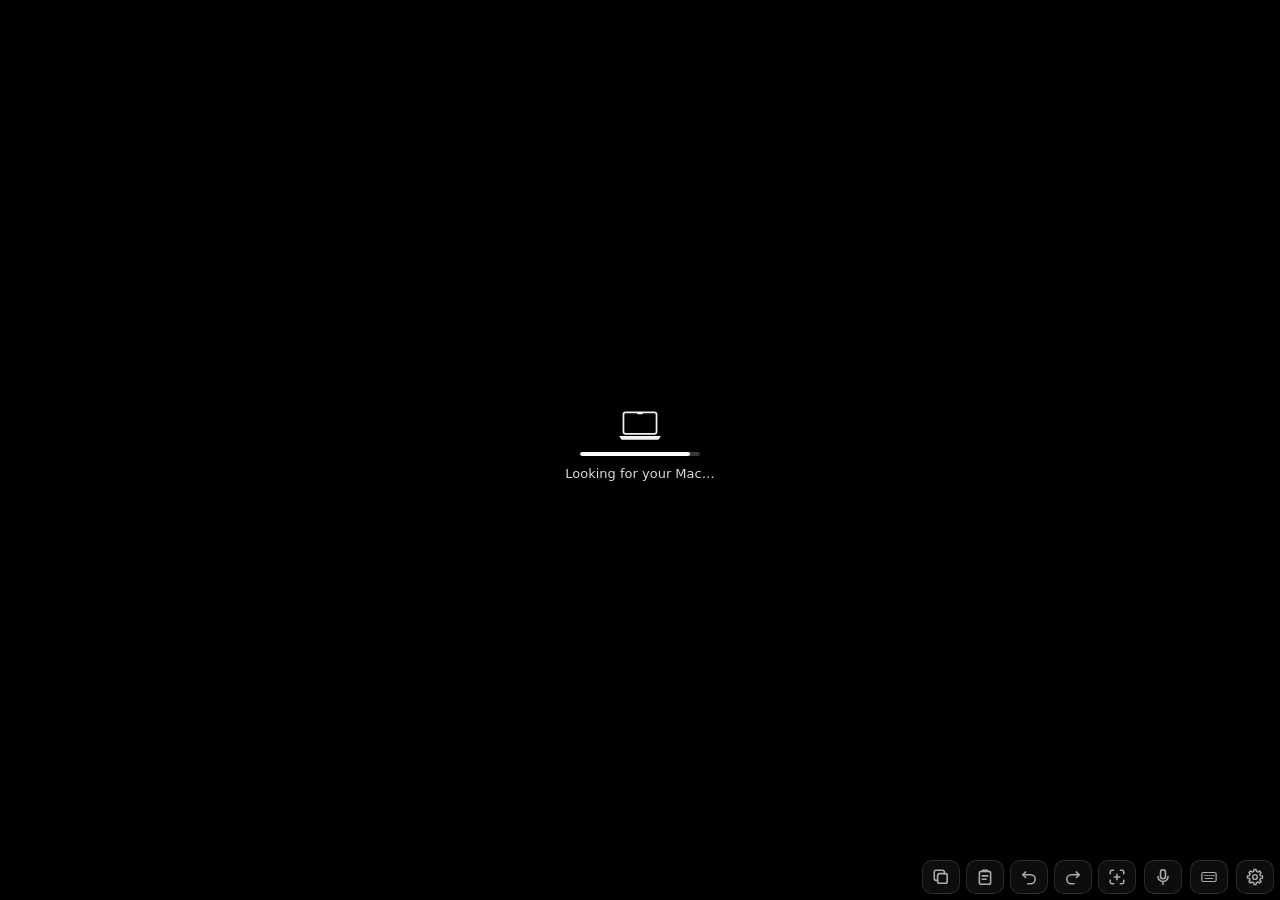
==== commit 286f4ee0: "Screenshot button: drag over part of the Mac's screen (or tap for all) → clipboard The Mac captures " ====
--- a/web/index.html
+++ b/web/index.html
@@ -85,6 +85,7 @@
     <button id="tool-set" type="button" aria-label="Settings"><svg viewBox="0 0 16 16" aria-hidden="true"><path fill="none" stroke="currentColor" stroke-width="1.3" stroke-linejoin="round" d="M12.95 6.79L14.62 7L14.62 9L12.95 9.21L12.36 10.65L13.39 11.98L11.98 13.39L10.65 12.36L9.21 12.95L9 14.62L7 14.62L6.79 12.95L5.35 12.36L4.02 13.39L2.61 11.98L3.64 10.65L3.05 9.21L1.38 9L1.38 7L3.05 6.79L3.64 5.35L2.61 4.02L4.02 2.61L5.35 3.64L6.79 3.05L7 1.38L9 1.38L9.21 3.05L10.65 3.64L11.98 2.61L13.39 4.02L12.36 5.35Z"/><circle cx="8" cy="8" r="2.1" fill="none" stroke="currentColor" stroke-width="1.3"/></svg></button>
   </div>
   <div id="dictation" hidden></div>
+  <div id="shot" hidden><div class="shot-hint">Drag over the part to capture · tap for the whole screen</div><div class="shot-box" hidden></div><button type="button" class="shot-cancel">Cancel</button></div>
   <div id="sheet" hidden></div>
   <div id="closed" hidden aria-label="Lid closed. Open your iPhone to use your Mac."><div class="surface"><span class="mark" aria-hidden="true">&#xF8FF;</span></div></div>
   <div id="ios-bar" hidden>
--- a/web/app.css
+++ b/web/app.css
@@ -343,19 +343,30 @@
 }
 #banner.error { border-color: rgba(255, 90, 80, .6); }
 
+/* Full screen: a pill like the buttons (same height, same bottom line), at the left edge. */
 #stats {
   position: absolute;
-  left: 4px;
-  bottom: 4px;
-  padding: 3px 6px;
-  border-radius: 5px;
-  background: rgba(0, 0, 0, .6);
-  font: 10px/1.3 ui-monospace, Menlo, monospace;
-  color: #b8f5c8;
-  z-index: 4;
+  left: 6px;
+  bottom: max(calc(var(--sab) - 8px), 6px);
+  height: 34px;
+  box-sizing: border-box;
+  display: flex;
+  align-items: center;
+  padding: 0 11px;
+  border-radius: 10px;
+  background: rgba(24, 24, 28, .78);
+  border: 1px solid rgba(255, 255, 255, .16);
+  font: 11px/1 ui-monospace, Menlo, monospace;
+  color: #c9c9cf;
+  opacity: .75;
+  z-index: 8;
   pointer-events: none;
   white-space: pre;
-}
+  transition: opacity .2s;
+}
+/* Like ⌨︎ and ⚙︎: out of the way while the Mac's pointer is near. */
+#stats.shy { opacity: 0; }
+#stats[hidden] { display: none; }
 
 #layout-btn {
   position: absolute;
@@ -417,6 +428,16 @@
   color: #e6e6ea;
 }
 #tools svg { width: 100%; height: 100%; }
+#tools button[hidden] { display: none; }
+/* Settings: the full-screen buttons, each on or off. */
+.chips { display: flex; flex-wrap: wrap; gap: 6px; margin-top: 8px; }
+.chip {
+  display: inline-flex; align-items: center; gap: 6px;
+  padding: 6px 12px 6px 9px; border-radius: 999px; border: 1px solid rgba(255, 255, 255, .16);
+  background: transparent; color: rgba(255, 255, 255, .55); font: 500 13px/1 -apple-system, system-ui, sans-serif;
+}
+.chip svg { width: 15px; height: 15px; flex: none; }
+.chip.on { background: #0a84ff; border-color: #0a84ff; color: #fff; }
 #tools #tool-mic.on { background: rgba(220, 50, 50, .85); border-color: rgba(255, 120, 120, .6); }
 /* The Mac app's keys (appkeys.js), only on the full screen. */
 #tool-keys { display: flex; gap: 6px; }
@@ -424,6 +445,7 @@
 /* In the bottom-right corner: a row when sideways, a column when upright (folded). */
 #app.screen-only #tools { bottom: max(calc(var(--sab) - 8px), 6px); right: max(var(--sar), 6px); }
 #tools.col { flex-direction: column; align-items: flex-end; }
+#app.screen-only #tools.col { right: 6px; } /* the very edge */
 #tools.col #tool-keys { flex-direction: column; }
 
 /* Beside the trackpad: copy, paste, undo / dictate, return. */
@@ -456,6 +478,22 @@
 .padside button.pressed { transform: scale(.94); background: #000; }
 .padside button.on { background: rgba(220, 50, 50, .85); color: #fff; }
 .padside button.on span { color: #fff; }
+
+/* Screenshot: drag a rectangle over the Mac's screen. */
+#shot { position: absolute; inset: 0; z-index: 30; cursor: crosshair; touch-action: none; background: rgba(0, 0, 0, .18); }
+#shot[hidden] { display: none; }
+.shot-hint {
+  position: absolute; left: 50%; top: max(var(--sat), 14px); transform: translateX(-50%);
+  padding: 8px 14px; border-radius: 12px; background: rgba(20, 20, 24, .88); color: #fff;
+  font: 500 14px/1.3 -apple-system, system-ui, sans-serif; white-space: nowrap; pointer-events: none;
+}
+.shot-box { position: absolute; border: 1.5px solid #fff; background: rgba(10, 132, 255, .18); box-shadow: 0 0 0 9999px rgba(0, 0, 0, .35); pointer-events: none; }
+.shot-box[hidden] { display: none; }
+.shot-cancel {
+  position: absolute; right: 12px; bottom: max(calc(var(--sab) - 8px), 10px);
+  padding: 9px 16px; border-radius: 12px; border: 1px solid rgba(255, 255, 255, .2);
+  background: rgba(24, 24, 28, .9); color: #fff; font: 500 14px/1 -apple-system, system-ui, sans-serif;
+}
 
 /* What dictation has heard so far. */
 #dictation {
@@ -599,7 +637,9 @@
 /* The app in front's keys (appkeys.js), in the top row instead of F1–F12 (fn brings those back). */
 .fnrow.apps .key.fn, .fnrow:not(.apps) .key.appk, .key.appk.off { display: none; }
 .key.appk { font-size: max(7px, calc(var(--u) * .22)); letter-spacing: .01em; }
-.key.appk .al { white-space: nowrap; overflow: hidden; text-overflow: ellipsis; padding: 0 4%; }
+.key.appk .al { white-space: nowrap; overflow: hidden; text-overflow: ellipsis; padding: 0 4%; display: grid; place-items: center; }
+.key.appk svg { width: calc(var(--u) * .34); height: calc(var(--u) * .34); }
+.key.appk.on { background: rgba(220, 50, 50, .85); color: #fff; }
 .key.power svg { width: calc(var(--u) * .34); height: calc(var(--u) * .34); color: var(--key-sub); }
 .key.power.attn svg { color: #fff; animation: pulse 1.6s ease-in-out infinite; }
 
@@ -913,7 +953,11 @@
   left: 0;
   right: 0;
   bottom: 8px;
+  height: auto;
+  display: block;
   padding: 0;
+  border: 0;
+  border-radius: 0;
   background: none;
   text-align: center;
   color: var(--pad-hint);
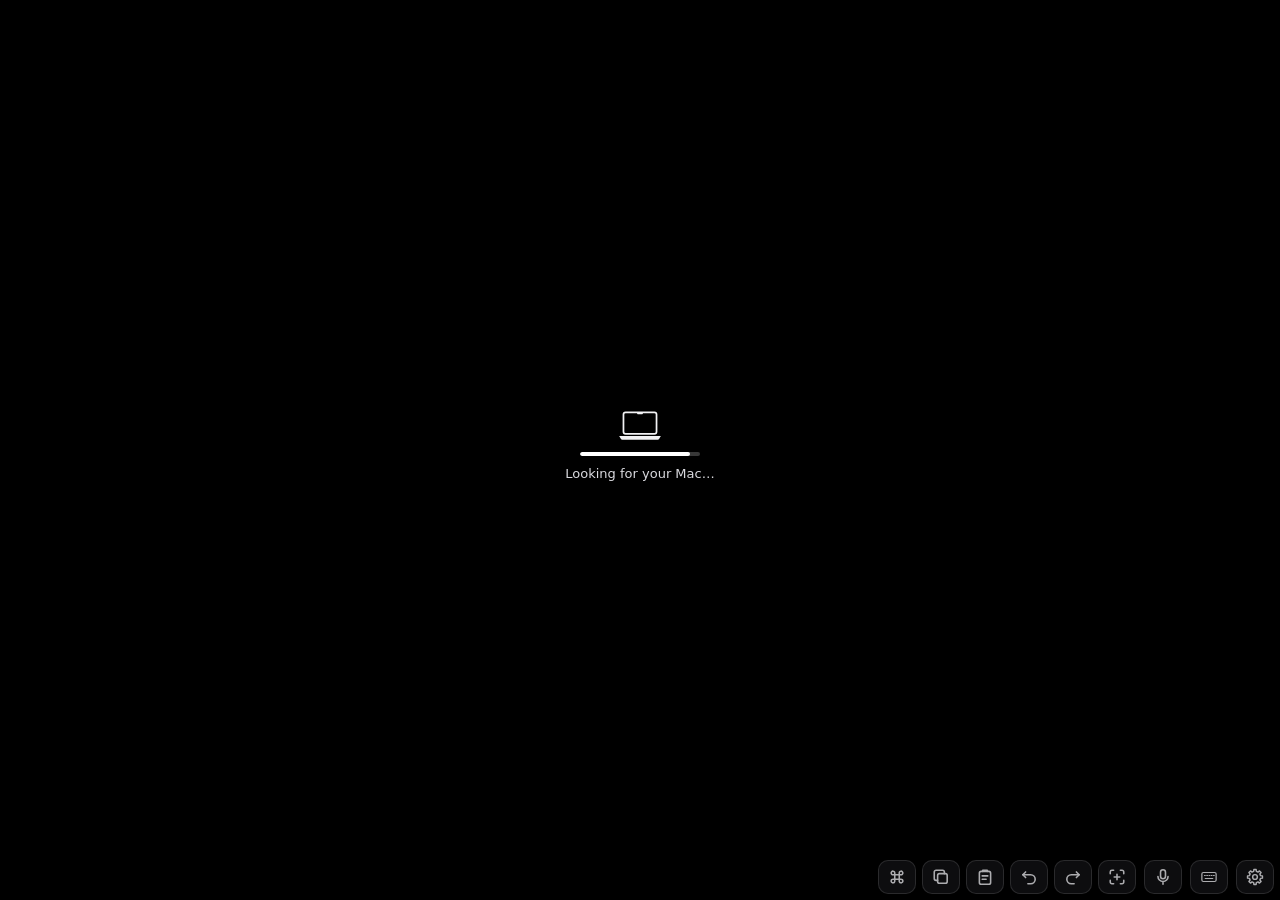
==== commit 3f4d60e6: "Review fixes, Mac streaming and phone page Mac: display setup off the network queue (input and acks " ====
--- a/web/index.html
+++ b/web/index.html
@@ -9,11 +9,23 @@
 <meta name="apple-mobile-web-app-title" content="Duo Mac">
 <meta name="theme-color" content="#000000">
 <meta name="format-detection" content="telephone=no">
+<meta name="duo-build" content="__DUO_BUILD__">
 <link rel="manifest" href="manifest.webmanifest">
 <link rel="apple-touch-icon" href="icon-180.png">
 <link rel="icon" type="image/png" href="icon-180.png">
 <title>Duo Mac</title>
 <link rel="stylesheet" href="app.css">
+<link rel="modulepreload" href="js/main.js">
+<link rel="modulepreload" href="js/settings.js">
+<link rel="modulepreload" href="js/net.js">
+<link rel="modulepreload" href="js/screen.js">
+<link rel="modulepreload" href="js/keyboard.js">
+<link rel="modulepreload" href="js/trackpad.js">
+<link rel="modulepreload" href="js/sheet.js">
+<link rel="modulepreload" href="js/auth.js">
+<link rel="modulepreload" href="js/appkeys.js">
+<link rel="modulepreload" href="js/pairview.js">
+<link rel="modulepreload" href="js/cursor.js">
 </head>
 <body>
 <div id="app" class="theme-spaceblack">
@@ -26,7 +38,9 @@
         <div id="mac-cursor" hidden></div>
         <div id="notch"><i id="cam"></i></div>
       </div>
-      <div id="banner" hidden></div>
+      <div id="alert" hidden role="status"></div>
+      <div id="banner" hidden role="status"></div>
+      <button id="zoom-chip" type="button" hidden></button>
       <div id="stats" hidden></div>
       <div id="overlay" class="off">
         <div class="boot">
--- a/web/app.css
+++ b/web/app.css
@@ -18,7 +18,7 @@
   --key-sub: #a3a3a9;
   --pad: #252629;
   --pad-edge: rgba(255, 255, 255, .09);
-  --pad-hint: rgba(255, 255, 255, .28);
+  --pad-hint: rgba(255, 255, 255, .5);
   --dots: rgba(0, 0, 0, .65);
   --lip: rgba(0, 0, 0, .45);
 }
@@ -34,7 +34,7 @@
   --key-sub: #b0b0b6;
   --pad: #d9dbde;
   --pad-edge: rgba(0, 0, 0, .12);
-  --pad-hint: rgba(0, 0, 0, .3);
+  --pad-hint: rgba(0, 0, 0, .55);
   --dots: rgba(0, 0, 0, .32);
   --lip: rgba(0, 0, 0, .18);
 }
@@ -180,6 +180,8 @@
 
 /* Duo display: the Mac's desktop is shaped like this screen, so drop the bezel and chin. */
 #app.nano #lid { padding: calc(var(--sat) + 30px) var(--sar) 0 var(--sal); }
+#app.nano:not(.show-notch) #lid { padding-top: var(--sat); }
+#app.nano:not(.show-notch) #bezel-notch { display: none; }
 #app.nano #chin { display: none; }
 #app.nano #screen { border-radius: 0; }
 #app.nano #notch { display: none; }
@@ -305,8 +307,9 @@
 .boot .field input::placeholder { color: rgba(255, 255, 255, .35); letter-spacing: .04em; }
 .boot .field button, .boot .acts .act {
   border: 0;
-  border-radius: 9px;
-  padding: 8px 14px;
+  border-radius: 10px;
+  min-height: 44px;
+  padding: 8px 16px;
   background: rgba(255, 255, 255, .14);
   font-size: 13px;
   font-weight: 600;
@@ -317,12 +320,15 @@
 
 .boot .retry {
   margin-top: 4px;
-  padding: 6px 14px;
-  border-radius: 8px;
+  min-height: 44px;
+  padding: 8px 18px;
+  border-radius: 10px;
   border: 0;
-  background: rgba(255, 255, 255, .14);
-  font-size: 12px;
-}
+  background: #0a84ff;
+  font-size: 14px;
+  font-weight: 600;
+}
+.boot .acts .act:disabled { opacity: .45; }
 
 #banner {
   position: absolute;
@@ -342,6 +348,26 @@
   pointer-events: none;
 }
 #banner.error { border-color: rgba(255, 90, 80, .6); }
+/* The message that stays until it's dealt with ("Reconnecting…", Accessibility is off); short messages
+   (#banner) go below it while it shows. */
+#alert {
+  position: absolute; left: 50%; top: 8%; transform: translateX(-50%); max-width: 88%;
+  padding: 8px 13px; border-radius: 10px; background: rgba(30, 30, 34, .94);
+  border: 1px solid rgba(255, 255, 255, .14); box-shadow: 0 6px 20px rgba(0, 0, 0, .5);
+  font-size: 12.5px; line-height: 1.35; color: #f4f4f6; z-index: 5; pointer-events: none;
+}
+#alert.error { background: rgba(120, 28, 24, .95); border-color: rgba(255, 110, 100, .7); }
+#alert.warn { background: rgba(110, 76, 10, .95); border-color: rgba(255, 196, 70, .7); }
+#alert:not([hidden]) ~ #banner { top: calc(8% + 44px); }
+#app.nano.full-top #alert { top: calc(var(--sat) + 6px); }
+#app.nano.full-top #alert:not([hidden]) ~ #banner { top: calc(var(--sat) + 50px); }
+/* Zoomed in: how much, and a tap shows the whole screen again. */
+#zoom-chip {
+  position: absolute; right: 8px; top: 8px; z-index: 5; min-height: 32px; padding: 6px 12px;
+  border: 1px solid rgba(255, 255, 255, .2); border-radius: 999px; background: rgba(24, 24, 28, .85);
+  color: #f2f2f6; font: 600 12px -apple-system, system-ui, sans-serif;
+}
+#zoom-chip[hidden] { display: none; }
 
 /* Full screen: a pill like the buttons (same height, same bottom line), at the left edge. */
 #stats {
@@ -415,7 +441,7 @@
 #tools { transition: opacity .2s; }
 #app.screen-only #tools { opacity: .75; }
 /* The Mac's pointer is near them: out of the way, so what's under them can be seen and clicked. */
-#app #tools.shy { opacity: 0; pointer-events: none; }
+#app #tools.shy { opacity: .2; pointer-events: none; }
 #tools button {
   display: grid;
   place-items: center;
@@ -429,7 +455,39 @@
 }
 #tools svg { width: 100%; height: 100%; }
 #tools button[hidden] { display: none; }
+/* Pressed: a quick squeeze and flash, so you see the tap landed. */
+@keyframes tool-pop {
+  0% { transform: scale(1); }
+  35% { transform: scale(.84); background: rgba(255, 255, 255, .32); border-color: rgba(255, 255, 255, .5); }
+  100% { transform: scale(1); }
+}
+#tools button.pop { animation: tool-pop .28s cubic-bezier(.2, .8, .2, 1); }
+/* ⌘ held down: until it's tapped again. */
+#tools button.held { background: rgba(10, 132, 255, .9); border-color: rgba(120, 180, 255, .7); color: #fff; }
 /* Settings: the full-screen buttons, each on or off. */
+/* Full-screen buttons in Settings: tiles like the buttons themselves, dim when hidden. */
+.tiles { display: grid; grid-template-columns: repeat(auto-fill, minmax(62px, 1fr)); gap: 8px; margin-top: 10px; }
+.tile {
+  display: flex; flex-direction: column; align-items: center; gap: 5px; padding: 9px 4px 7px;
+  border-radius: 12px; border: 1px solid rgba(255, 255, 255, .1); background: rgba(255, 255, 255, .04);
+  color: rgba(255, 255, 255, .35); font: 500 11px/1 -apple-system, system-ui, sans-serif;
+}
+.tile .ti { display: grid; place-items: center; width: 38px; height: 34px; border-radius: 10px; border: 1px dashed rgba(255, 255, 255, .18); }
+.tile .ti svg { width: 18px; height: 18px; }
+.tile.on { color: #fff; border-color: rgba(10, 132, 255, .55); background: rgba(10, 132, 255, .14); }
+.tile.on .ti { border: 1px solid rgba(255, 255, 255, .16); background: rgba(24, 24, 28, .9); }
+.tile.fixed { opacity: .55; }
+.card .ct small.res { display: block; margin-top: 2px; font: 10px/1.2 ui-monospace, Menlo, monospace; opacity: .6; }
+.item.icon-item.stack { flex-wrap: wrap; }
+.vol-row { flex-basis: 100%; display: flex; align-items: center; gap: 10px; padding: 8px 0 2px 42px; }
+.vol-row input[type=range] { flex: 1; }
+.vol-row .vol-ico { display: grid; place-items: center; width: 20px; color: rgba(255, 255, 255, .5); }
+.vol-row .vol-ico svg { width: 18px; height: 18px; }
+.stat-pill { display: inline-block; margin-top: 3px; padding: 3px 8px; border-radius: 7px; background: rgba(24, 24, 28, .9); border: 1px solid rgba(255, 255, 255, .14); font: 10.5px/1.3 ui-monospace, Menlo, monospace; color: #c9c9cf; }
+.cards svg .fk { font: 600 5.6px -apple-system, system-ui, sans-serif; fill: currentColor; opacity: .85; }
+.cards svg .km, .cards svg .wave, .cards svg .cross { fill: none; stroke: currentColor; stroke-width: 1.4; stroke-linecap: round; stroke-linejoin: round; opacity: .8; }
+.cards svg .dk { fill: currentColor; opacity: .12; }
+.cards svg .caret { fill: #0a84ff; }
 .chips { display: flex; flex-wrap: wrap; gap: 6px; margin-top: 8px; }
 .chip {
   display: inline-flex; align-items: center; gap: 6px;
@@ -562,7 +620,7 @@
   height: var(--u);
   flex: 0 0 auto;
 }
-.row.fnrow { height: calc(var(--u) * .56); }
+.row.fnrow { height: calc(var(--u) * .8); }
 
 /* Invisible switches under the finger: on iOS, tapping one plays a haptic tick (see haptics.js). */
 .hap {
@@ -722,7 +780,7 @@
   gap: 3px;
   padding: 8px;
   color: var(--pad-hint);
-  font-size: clamp(8px, calc(var(--u) * .34), 12px);
+  font-size: clamp(10px, calc(var(--u) * .36), 13px);
   text-align: center;
   line-height: 1.25;
   transition: opacity .8s;
@@ -817,8 +875,8 @@
 .panel header .x {
   display: grid;
   place-items: center;
-  width: 34px;
-  height: 34px;
+  width: 44px;
+  height: 44px;
   border: 0;
   border-radius: 50%;
   background: rgba(255, 255, 255, .14);
@@ -1059,12 +1117,20 @@
 
 .btn {
   border: 0;
-  border-radius: 8px;
-  padding: 7px 12px;
+  border-radius: 10px;
+  min-height: 36px;
+  padding: 8px 14px;
   background: rgba(255, 255, 255, .12);
-  font-size: 12.5px;
-}
-.btn.blue { background: #0a84ff; }
+  font-size: 14px;
+  font-weight: 500;
+  position: relative;
+}
+/* At least 44 pt to tap, without making the row taller. */
+.btn::after { content: ""; position: absolute; inset: -4px -2px; }
+.btn.blue { background: #0a84ff; font-weight: 600; }
+/* Pressed: every button answers the finger. */
+button:active:not(:disabled) { filter: brightness(1.25); transform: scale(.97); }
+button { transition: transform .08s, filter .08s; }
 
 .help { padding: 10px 12px; color: #b9b9c0; font-size: 12px; line-height: 1.55; }
 .help b { color: #ececf0; font-weight: 600; }
@@ -1409,6 +1475,8 @@
 #overlay.pair #pairview.wide { flex-direction: row; gap: clamp(16px, 4vw, 36px); }
 #pairview.wide .pv-anim { width: auto; flex: 1 1 0; }
 #pairview.wide .pv-form { width: auto; flex: 0 1 300px; }
+#pairview.tight .pv-mac { display: none; }
+#pairview.tight { gap: 10px; }
 @keyframes pv-in { from { opacity: 0; transform: translateY(6px); } }
 
 .pv-anim { display: flex; flex-direction: column; align-items: center; gap: 10px; flex: 0 1 auto; min-height: 0; max-width: 460px; width: 100%; justify-content: center; }
@@ -1459,6 +1527,7 @@
 @keyframes pv-hl { 0%, 31% { opacity: 0; } 33%, 39.5% { opacity: 1; } 41%, 100% { opacity: 0; } }
 @keyframes pv-win { 0%, 40% { opacity: 0; transform: scale(.9); } 45%, 92% { opacity: 1; transform: scale(1); } 97%, 100% { opacity: 0; transform: scale(1); } }
 @media (prefers-reduced-motion: reduce) {
+  #sheet *, #sheet *::before, #sheet *::after, .boot .bar i, #tools button.pop, button:active { animation: none !important; transition: none !important; transform: none !important; }
   .pv-cursor, .pv-click, .pv-menu, .pv-hl, .pv-steps li, .pv-steps b, .pv-icon rect:first-child { animation: none; }
   .pv-cursor { transform: translate(286px, 176px); }
   .pv-win { animation: none; opacity: 1; }
@@ -1500,3 +1569,10 @@
 @keyframes pv-caret { 50% { opacity: 0; } }
 .pv-dash { color: rgba(255, 255, 255, .4); font-size: 20px; padding: 0 2px; }
 .pv-code.done i { border-color: rgba(48, 209, 88, .8); }
+
+/* Settings › Macs: a small picture of each Mac */
+.item.mac-item { gap: 12px; }
+.item .macpic { flex: none; width: 48px; height: 48px; display: grid; place-items: center; color: #d7d7de; }
+.item .macpic svg { width: 40px; height: 32px; display: block; }
+.item .macpic img { width: 48px; height: 48px; object-fit: contain; display: block; }
+.item .macpic .scr { fill: rgba(120, 160, 255, .22); stroke: none; }
